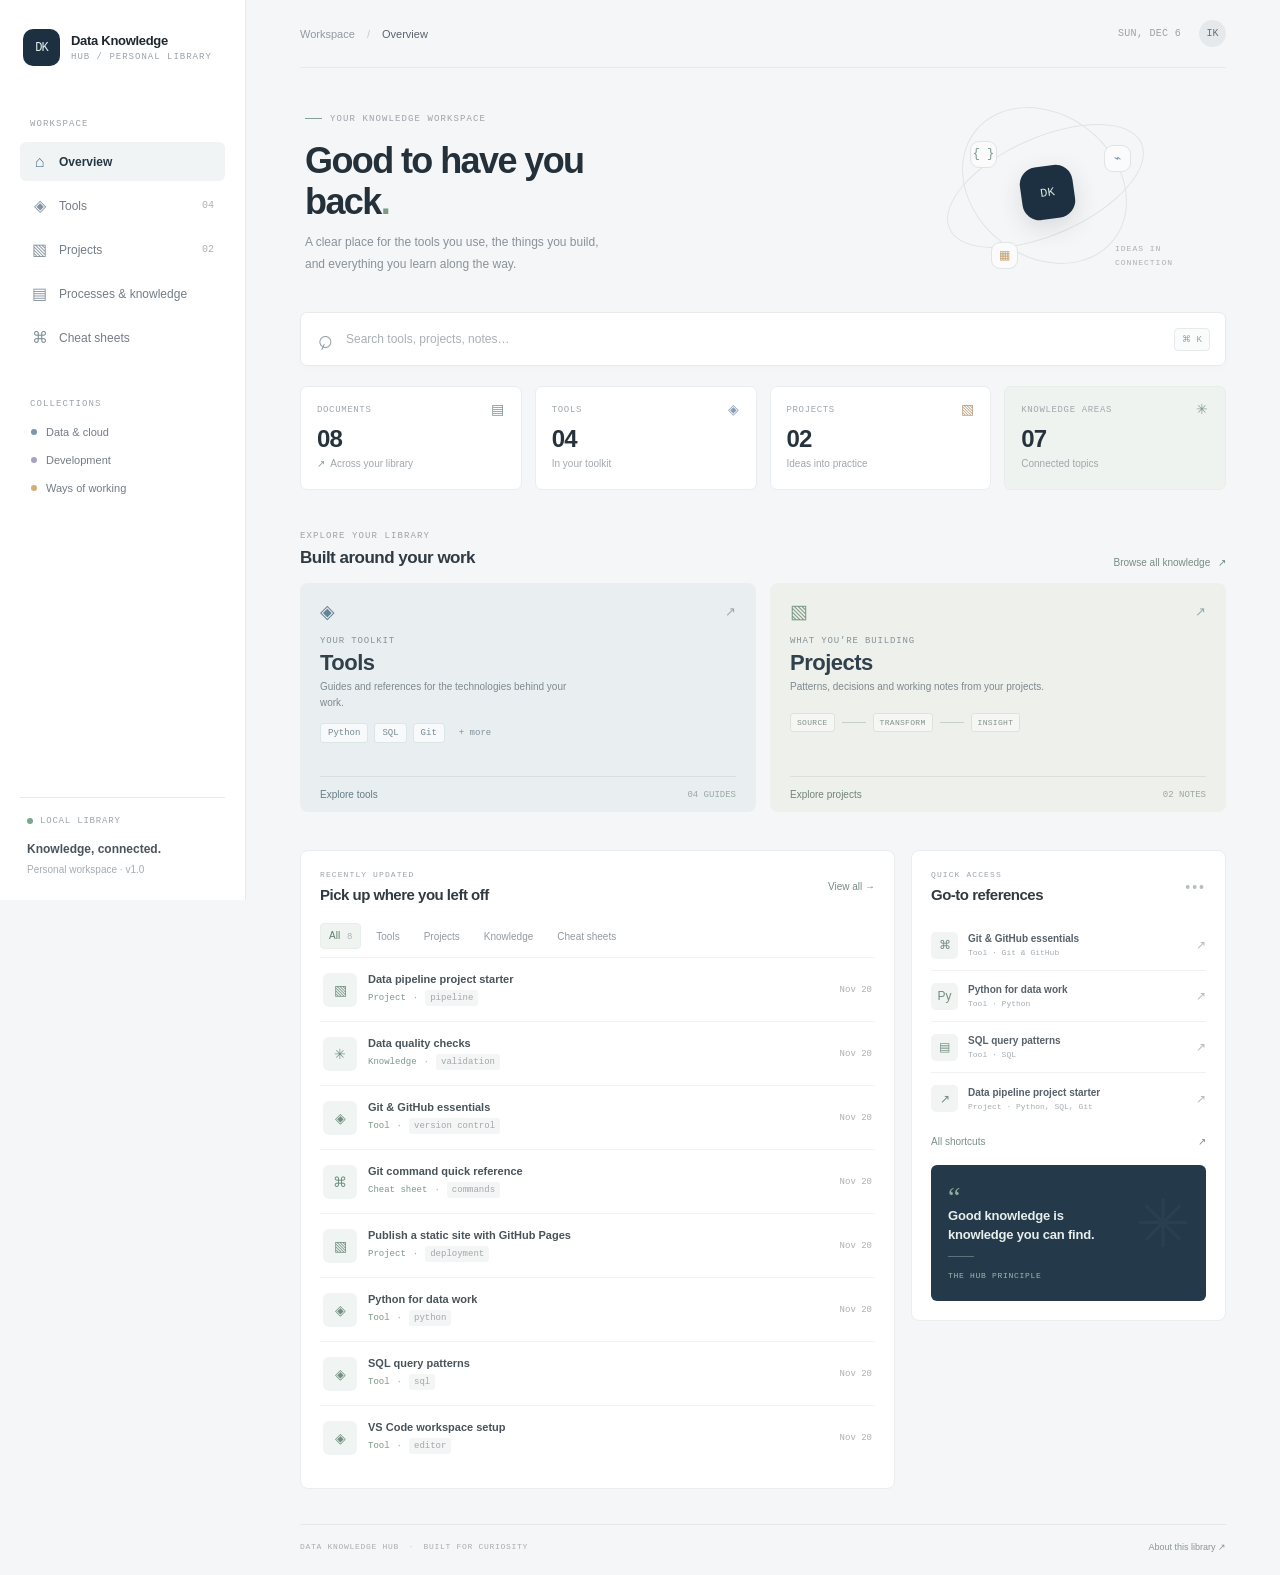
==== index.html @ 2cc569b9 "Initial Web setup" ====
<!doctype html>
<html lang="en">
<head>
  <meta charset="utf-8">
  <meta name="viewport" content="width=device-width, initial-scale=1">
  <meta name="theme-color" content="#f4f6f8">
  <meta name="description" content="A personal library for data tools, projects, processes and practical knowledge.">
  <title>Data Knowledge Hub</title>
  <link rel="stylesheet" href="assets/css/styles.css">
  <script src="assets/js/app.js" defer></script>
</head>
<body>
  <div class="app-shell">
    <aside class="sidebar" aria-label="Main navigation">
      <a class="brand" href="#home" aria-label="Data Knowledge Hub home">
        <span class="brand-mark">DK</span>
        <span><strong>Data Knowledge</strong><small>HUB / PERSONAL LIBRARY</small></span>
      </a>
      <div class="side-label">WORKSPACE</div>
      <nav class="side-nav">
        <a class="nav-link active" href="#home"><span class="nav-icon">⌂</span>Overview</a>
        <a class="nav-link" href="#tools"><span class="nav-icon">◈</span>Tools <span class="nav-count" id="tool-nav-count">00</span></a>
        <a class="nav-link" href="#projects"><span class="nav-icon">▧</span>Projects <span class="nav-count" id="project-nav-count">00</span></a>
        <a class="nav-link" href="#knowledge"><span class="nav-icon">▤</span>Processes &amp; knowledge</a>
        <a class="nav-link" href="#cheatsheets"><span class="nav-icon">⌘</span>Cheat sheets</a>
      </nav>
      <div class="side-label side-label-spaced">COLLECTIONS</div>
      <div class="collection-list">
        <a href="#tools" class="collection"><i class="dot dot-blue"></i>Data &amp; cloud</a>
        <a href="#tools" class="collection"><i class="dot dot-violet"></i>Development</a>
        <a href="#knowledge" class="collection"><i class="dot dot-amber"></i>Ways of working</a>
      </div>
      <div class="sidebar-bottom">
        <div class="sync-indicator"><i></i><span>LOCAL LIBRARY</span></div>
        <p>Knowledge, connected.</p>
        <small>Personal workspace · v1.0</small>
      </div>
    </aside>

    <main id="home" class="main-content">
      <header class="topbar">
        <div class="breadcrumb">Workspace <span>/</span> <strong>Overview</strong></div>
        <div class="topbar-right"><span class="date-label" id="today-label"></span><span class="avatar">IK</span></div>
      </header>

      <section class="welcome-row">
        <div>
          <div class="eyebrow"><span class="eyebrow-line"></span> YOUR KNOWLEDGE WORKSPACE</div>
          <h1>Good to have you<br>back<span class="period">.</span></h1>
          <p class="welcome-copy">A clear place for the tools you use, the things you build,<br class="desktop-break"> and everything you learn along the way.</p>
        </div>
        <div class="welcome-art" aria-hidden="true">
          <div class="orbit orbit-one"></div><div class="orbit orbit-two"></div>
          <div class="art-core"><span>DK</span></div>
          <span class="art-node node-a">{ }</span><span class="art-node node-b">⌁</span><span class="art-node node-c">▦</span>
          <span class="art-caption">IDEAS IN<br>CONNECTION</span>
        </div>
      </section>

      <section class="search-panel" aria-label="Search documentation">
        <div class="search-icon" aria-hidden="true">⌕</div>
        <label class="visually-hidden" for="global-search">Search the knowledge library</label>
        <input id="global-search" type="search" placeholder="Search tools, projects, notes…" autocomplete="off">
        <kbd>⌘ K</kbd>
        <div id="search-results" class="search-results" role="listbox" aria-label="Search results" hidden></div>
      </section>

      <section class="stats-grid" aria-label="Library statistics">
        <article class="stat-card"><div class="stat-top"><span>DOCUMENTS</span><span class="stat-icon icon-doc">▤</span></div><strong id="stat-documents">—</strong><small><span class="stat-accent">↗</span> Across your library</small></article>
        <article class="stat-card"><div class="stat-top"><span>TOOLS</span><span class="stat-icon icon-tool">◈</span></div><strong id="stat-tools">—</strong><small>In your toolkit</small></article>
        <article class="stat-card"><div class="stat-top"><span>PROJECTS</span><span class="stat-icon icon-project">▧</span></div><strong id="stat-projects">—</strong><small>Ideas into practice</small></article>
        <article class="stat-card stat-card-highlight"><div class="stat-top"><span>KNOWLEDGE AREAS</span><span class="stat-icon icon-area">✳</span></div><strong id="stat-areas">—</strong><small>Connected topics</small></article>
      </section>

      <section class="section-heading"><div><div class="eyebrow">EXPLORE YOUR LIBRARY</div><h2>Built around your work</h2></div><a class="text-link" href="#knowledge">Browse all knowledge <span>↗</span></a></section>
      <section class="feature-grid">
        <a class="feature-card tools-card" id="tools" href="#catalog" data-category="tools">
          <div class="feature-head"><span class="feature-symbol">◈</span><span class="feature-arrow">↗</span></div>
          <div class="feature-kicker">YOUR TOOLKIT</div><h3>Tools</h3><p>Guides and references for the technologies behind your work.</p>
          <div class="tool-chips"><span>Python</span><span>SQL</span><span>Git</span><span>+ more</span></div>
          <div class="feature-foot"><span>Explore tools</span><span id="tools-card-count">—</span></div>
        </a>
        <a class="feature-card projects-card" id="projects" href="#catalog" data-category="projects">
          <div class="feature-head"><span class="feature-symbol">▧</span><span class="feature-arrow">↗</span></div>
          <div class="feature-kicker">WHAT YOU’RE BUILDING</div><h3>Projects</h3><p>Patterns, decisions and working notes from your projects.</p>
          <div class="project-path"><span class="path-step">SOURCE</span><i></i><span class="path-step">TRANSFORM</span><i></i><span class="path-step">INSIGHT</span></div>
          <div class="feature-foot"><span>Explore projects</span><span id="projects-card-count">—</span></div>
        </a>
      </section>

      <section class="lower-grid">
        <div class="content-panel" id="catalog">
          <div class="panel-heading"><div><div class="eyebrow">RECENTLY UPDATED</div><h2>Pick up where you left off</h2></div><a class="text-link" href="#catalog" id="clear-filter">View all <span>→</span></a></div>
          <div class="filter-row" aria-label="Filter documents">
            <button class="filter-chip selected" data-filter="all">All <span id="all-filter-count">0</span></button>
            <button class="filter-chip" data-filter="tools">Tools</button>
            <button class="filter-chip" data-filter="projects">Projects</button>
            <button class="filter-chip" data-filter="knowledge">Knowledge</button>
            <button class="filter-chip" data-filter="cheatsheets">Cheat sheets</button>
          </div>
          <div id="document-list" class="document-list" aria-live="polite"></div>
        </div>
        <aside class="quick-panel">
          <div class="panel-heading"><div><div class="eyebrow">QUICK ACCESS</div><h2>Go-to references</h2></div><span class="quick-dots">•••</span></div>
          <div id="quick-list" class="quick-list"></div>
          <a href="#catalog" class="all-shortcuts">All shortcuts <span>↗</span></a>
          <div class="quote-card"><div class="quote-mark">“</div><p>Good knowledge is<br>knowledge you can find.</p><div class="quote-rule"></div><small>THE HUB PRINCIPLE</small><div class="quote-decoration">✳</div></div>
        </aside>
      </section>
      <footer class="footer"><span>DATA KNOWLEDGE HUB <i>·</i> BUILT FOR CURIOSITY</span><a href="docs/README.md">About this library ↗</a></footer>
    </main>
  </div>
</body>
</html>
---- assets/css/styles.css ----
:root{--ink:#20262d;--muted:#78818b;--line:#e8ebee;--paper:#fff;--canvas:#f5f6f7;--navy:#1d3041;--blue:#416d91;--mint:#dcece6;--mono:ui-monospace,'SFMono-Regular',Consolas,monospace;--sans:Inter,'Segoe UI',Arial,sans-serif;--display:Inter,'Segoe UI',Arial,sans-serif}
*{box-sizing:border-box}html{scroll-behavior:smooth}body{margin:0;background:var(--canvas);color:var(--ink);font-family:var(--sans);font-size:14px;-webkit-font-smoothing:antialiased}.app-shell{min-height:100vh}.sidebar{position:fixed;inset:0 auto 0 0;width:246px;background:#fff;border-right:1px solid var(--line);padding:29px 20px 24px;display:flex;flex-direction:column;z-index:5}.brand{display:flex;align-items:center;gap:11px;color:var(--ink);text-decoration:none;margin:0 0 53px 3px}.brand-mark{width:37px;height:37px;display:grid;place-items:center;background:var(--navy);border-radius:10px;color:#e5f0ec;font:500 12px var(--mono);letter-spacing:-1px}.brand strong{display:block;font:700 13px var(--display);letter-spacing:-.3px}.brand small{display:block;margin-top:4px;color:#9aa2aa;font:9px var(--mono);letter-spacing:1px}.side-label,.eyebrow{font:500 9px var(--mono);letter-spacing:1.1px;color:#9ba3ab}.side-label{padding-left:10px;margin-bottom:13px}.side-nav{display:grid;gap:5px}.nav-link{height:39px;padding:0 11px;display:flex;gap:11px;align-items:center;text-decoration:none;color:#737d87;font-size:12px;border-radius:6px;transition:.2s}.nav-link:hover,.nav-link.active{background:#f1f4f5;color:#263744}.nav-link.active{font-weight:600}.nav-icon{width:17px;text-align:center;font-size:16px;color:#84939e}.active .nav-icon{color:#4d748b}.nav-count{margin-left:auto;font:10px var(--mono);color:#aab1b8}.side-label-spaced{margin-top:42px}.collection-list{display:grid;gap:16px;padding:4px 11px}.collection{font-size:11px;text-decoration:none;color:#727c86;display:flex;align-items:center;gap:9px}.dot{width:6px;height:6px;border-radius:50%}.dot-blue{background:#7897ad}.dot-violet{background:#aaa0c2}.dot-amber{background:#d1ae77}.sidebar-bottom{margin-top:auto;border-top:1px solid var(--line);padding:18px 7px 0}.sync-indicator{display:flex;align-items:center;gap:7px;color:#9ca5ad;font:9px var(--mono);letter-spacing:.8px}.sync-indicator i{width:6px;height:6px;border-radius:50%;background:#7aa78d}.sidebar-bottom p{font:600 12px var(--display);margin:16px 0 4px;color:#49545d}.sidebar-bottom small{font-size:10px;color:#a4acb3}.main-content{margin-left:246px;max-width:1440px;padding:0 54px}.topbar{height:68px;border-bottom:1px solid #e7e9eb;display:flex;justify-content:space-between;align-items:center}.breadcrumb{font-size:11px;color:#919aa2}.breadcrumb span{padding:0 9px;color:#c4c9ce}.breadcrumb strong{font-weight:500;color:#59646e}.topbar-right{display:flex;align-items:center;gap:18px}.date-label{font:10px var(--mono);color:#9aa2a9;letter-spacing:.3px}.avatar{width:27px;height:27px;border-radius:50%;display:grid;place-items:center;background:#e5e9eb;color:#64717a;font:10px var(--mono)}.welcome-row{height:244px;display:flex;align-items:center;justify-content:space-between;padding:9px 35px 0 5px;overflow:hidden}.eyebrow{display:flex;align-items:center;gap:8px}.eyebrow-line{width:17px;height:1px;background:#85a193}.welcome-row h1{font:700 36px/1.15 var(--display);letter-spacing:-1.6px;margin:16px 0 10px;color:#25313a}.period{color:#779d8a}.welcome-copy{color:#89929a;font-size:12px;line-height:1.8;margin:0}.welcome-art{position:relative;width:242px;height:198px;margin-right:22px}.orbit{position:absolute;border:1px solid #dfe5e4;border-radius:50%;transform:rotate(-24deg)}.orbit-one{width:211px;height:98px;top:41px;left:13px}.orbit-two{width:177px;height:143px;top:18px;left:29px;transform:rotate(38deg)}.art-core{position:absolute;left:94px;top:70px;width:53px;height:53px;border-radius:17px;background:var(--navy);display:grid;place-items:center;box-shadow:0 8px 24px #1d304123;color:#d9e7e1;font:12px var(--mono);transform:rotate(-8deg)}.art-node{position:absolute;width:27px;height:27px;border:1px solid #dfe5e4;background:#fafbfa;border-radius:9px;display:grid;place-items:center;font:12px var(--mono);color:#789588}.node-a{left:43px;top:45px}.node-b{right:38px;top:49px;color:#7991aa}.node-c{left:64px;bottom:25px;color:#c19b6a}.art-caption{position:absolute;right:-4px;bottom:24px;font:8px/1.7 var(--mono);letter-spacing:1px;color:#a8b0b4}.search-panel{height:54px;background:white;border:1px solid #e7eaec;border-radius:7px;display:flex;align-items:center;padding:0 15px;gap:12px;position:relative;box-shadow:0 2px 8px #20262d04;z-index:4}.search-icon{font:26px var(--sans);color:#92a0a9;transform:rotate(-20deg);line-height:1}.search-panel input{border:0;outline:0;background:transparent;flex:1;font:12px var(--sans);color:var(--ink);min-width:0}.search-panel input::placeholder{color:#a9b0b6}.search-panel kbd{font:9px var(--mono);color:#98a1a9;border:1px solid #e7eaec;border-radius:4px;padding:5px 7px;background:#fafbfb}.search-results{position:absolute;left:0;right:0;top:60px;background:#fff;border:1px solid var(--line);border-radius:7px;box-shadow:0 14px 30px #20262d17;max-height:320px;overflow:auto;padding:6px}.search-result{display:flex;align-items:center;gap:12px;padding:10px;border-radius:5px;color:var(--ink);text-decoration:none}.search-result:hover{background:#f4f6f6}.result-icon{width:30px;height:30px;background:#eef3f1;border-radius:6px;display:grid;place-items:center;color:#668878}.search-result strong{font-size:12px;display:block}.search-result small{color:#929ba2;font:9px var(--mono)}.empty-results{padding:18px;color:#929ba2;font-size:12px}.stats-grid{display:grid;grid-template-columns:repeat(4,1fr);gap:13px;margin:20px 0 41px}.stat-card{height:104px;background:#fff;border:1px solid #eaedef;border-radius:7px;padding:14px 16px;position:relative}.stat-top{display:flex;justify-content:space-between;align-items:center;color:#a0a8ae;font:9px var(--mono);letter-spacing:.65px}.stat-icon{font-size:14px}.icon-doc{color:#799888}.icon-tool{color:#8b9db1}.icon-project{color:#b79e7d}.icon-area{color:#869d90}.stat-card>strong{display:block;font:700 24px var(--display);letter-spacing:-.8px;margin:7px 0 1px;color:#27333c}.stat-card>small{font-size:10px;color:#a0a8ae}.stat-accent{color:#83a48f;margin-right:3px}.stat-card-highlight{background:#eef3f0;border-color:#e6eeea}.section-heading,.panel-heading{display:flex;justify-content:space-between;align-items:end}.section-heading{margin-bottom:15px}.section-heading h2,.panel-heading h2{font:650 17px var(--display);letter-spacing:-.5px;color:#303a42;margin:7px 0 0}.text-link{font-size:10px;text-decoration:none;color:#778d82}.text-link span{padding-left:5px}.feature-grid{display:grid;grid-template-columns:1fr 1fr;gap:14px}.feature-card{height:229px;position:relative;overflow:hidden;border-radius:8px;padding:17px 20px 0;text-decoration:none;color:var(--ink);transition:transform .2s,box-shadow .2s}.feature-card:hover{transform:translateY(-2px);box-shadow:0 10px 22px #20262d0c}.tools-card{background:#e9eff1}.projects-card{background:#edf0eb}.feature-head{display:flex;justify-content:space-between;align-items:center}.feature-symbol{font-size:19px;color:#648396}.projects-card .feature-symbol{color:#7f9986}.feature-arrow{color:#9aa9ae;font-size:13px}.feature-kicker{font:9px var(--mono);letter-spacing:.85px;color:#85939a;margin-top:13px}.feature-card h3{font:700 22px var(--display);letter-spacing:-.5px;margin:4px 0 3px;color:#31404a}.feature-card p{font-size:10px;color:#7e8990;margin:0;max-width:270px;line-height:1.6}.tool-chips{display:flex;gap:6px;margin-top:12px}.tool-chips span{background:#ffffffa3;border:1px solid #dce5e7;border-radius:3px;padding:4px 7px;font:9px var(--mono);color:#788a92}.tool-chips span:last-child{background:transparent;border-color:transparent;color:#829099}.project-path{display:flex;align-items:center;gap:7px;margin-top:18px}.project-path i{height:1px;width:24px;background:#c6d0c7}.path-step{border:1px solid #dbe4db;background:#ffffff80;border-radius:3px;padding:4px 6px;font:8px var(--mono);color:#829187;letter-spacing:.3px}.feature-foot{position:absolute;bottom:0;left:20px;right:20px;height:36px;border-top:1px solid #d7e0e1;display:flex;align-items:center;justify-content:space-between;color:#667c86;font-size:10px}.projects-card .feature-foot{border-color:#d9e1d7;color:#728575}.feature-foot span:last-child{font:9px var(--mono);color:#9ba8a0}.lower-grid{display:grid;grid-template-columns:minmax(0,1.7fr) minmax(250px,.9fr);gap:16px;margin-top:38px;align-items:start}.content-panel,.quick-panel{background:#fff;border:1px solid #eaedef;border-radius:8px;padding:19px}.panel-heading{align-items:center}.panel-heading h2{font-size:15px}.panel-heading .eyebrow{font-size:8px}.filter-row{display:flex;gap:6px;margin:20px 0 8px;overflow:auto}.filter-chip{white-space:nowrap;background:transparent;border:1px solid transparent;padding:6px 8px;color:#929aa1;border-radius:4px;font:10px var(--sans);cursor:pointer}.filter-chip span{font:9px var(--mono);color:#adb4b9;margin-left:4px}.filter-chip:hover,.filter-chip.selected{background:#f0f4f1;border-color:#e8eeea;color:#607a6b}.document-row{min-height:64px;border-top:1px solid #f0f1f2;display:flex;align-items:center;gap:11px;text-decoration:none;color:var(--ink);padding:9px 3px}.document-row:hover .document-title{color:#61836f}.doc-icon{width:34px;height:34px;background:#f0f4f2;border-radius:6px;display:grid;place-items:center;color:#71917f;font-size:14px;flex:none}.doc-main{flex:1;min-width:0}.document-title{font-size:11px;font-weight:600;color:#48535b;display:block;white-space:nowrap;overflow:hidden;text-overflow:ellipsis}.doc-meta{display:flex;align-items:center;gap:7px;margin-top:5px;color:#a0a8ae;font:9px var(--mono)}.doc-type{color:#7b9888}.doc-tag{background:#f4f5f5;border-radius:3px;padding:3px 5px}.doc-date{font:9px var(--mono);color:#a9b0b5}.empty-list{padding:26px 8px;text-align:center;color:#9ba3a9;font-size:11px}.quick-dots{color:#b7bec2;letter-spacing:2px}.quick-list{margin-top:17px}.quick-item{display:flex;align-items:center;gap:10px;min-height:51px;text-decoration:none;border-bottom:1px solid #f0f1f2}.quick-item:last-child{border-bottom:0}.quick-icon{width:27px;height:27px;background:#f1f4f2;border-radius:5px;display:grid;place-items:center;color:#718d7e;font-size:12px}.quick-item strong{display:block;font-size:10px;color:#56616a;font-weight:600}.quick-item small{display:block;margin-top:4px;font:8px var(--mono);color:#a5adb2}.quick-arrow{margin-left:auto;color:#b3bbc0;font-size:12px}.all-shortcuts{display:block;margin:12px 0 18px;text-decoration:none;font-size:10px;color:#7b9185}.all-shortcuts span{float:right}.quote-card{height:136px;background:#24394a;border-radius:6px;padding:16px 17px;color:#e7eeeb;position:relative;overflow:hidden}.quote-mark{font:28px Georgia;color:#91aa9a;height:23px}.quote-card p{font:600 13px/1.45 var(--display);margin:3px 0 11px;letter-spacing:-.2px}.quote-rule{height:1px;background:#60717b;width:26px;margin-bottom:8px}.quote-card small{font:8px var(--mono);letter-spacing:.7px;color:#a6b5b1}.quote-decoration{position:absolute;right:15px;top:20px;font-size:67px;color:#ffffff08}.footer{border-top:1px solid #e5e8e9;margin-top:35px;padding:17px 0 24px;display:flex;justify-content:space-between;color:#a6adb2;font:8px var(--mono);letter-spacing:.7px}.footer i{font-style:normal;padding:0 4px;color:#c2c7ca}.footer a{font:9px var(--sans);letter-spacing:0;text-decoration:none;color:#8a9690}.visually-hidden{position:absolute;width:1px;height:1px;padding:0;margin:-1px;overflow:hidden;clip:rect(0,0,0,0);white-space:nowrap;border:0}
@media(max-width:1050px){.main-content{padding:0 32px}.sidebar{width:220px}.main-content{margin-left:220px}.welcome-art{margin-right:0;transform:scale(.88);transform-origin:right center}.lower-grid{grid-template-columns:minmax(0,1.4fr) minmax(230px,.8fr)}}
@media(max-width:780px){.sidebar{width:64px;padding:19px 10px}.brand{margin:0 auto 38px}.brand>span:last-child,.side-label,.side-nav .nav-link:not(.active),.collection-list,.sidebar-bottom{display:none}.nav-link{justify-content:center;padding:0;font-size:0}.nav-icon{font-size:18px}.nav-count{display:none}.side-nav{gap:10px}.main-content{margin-left:64px;padding:0 24px}.welcome-row{height:220px;padding-left:0}.welcome-row h1{font-size:31px}.welcome-art{transform:scale(.72);margin-right:-24px}.stats-grid{grid-template-columns:repeat(2,1fr);margin-bottom:32px}.lower-grid{grid-template-columns:1fr}.quick-panel{display:grid;grid-template-columns:1fr 1fr;column-gap:20px}.quick-panel>.panel-heading,.quick-panel>.all-shortcuts{grid-column:1/-1}.quote-card{align-self:end}.feature-card{padding-left:15px;padding-right:15px}.feature-foot{left:15px;right:15px}}
@media(max-width:540px){.main-content{padding:0 16px}.topbar{height:56px}.date-label{display:none}.welcome-row{height:202px;padding-top:5px}.welcome-art{display:none}.welcome-row h1{font-size:31px}.welcome-copy{font-size:11px}.desktop-break{display:none}.search-panel{height:49px}.stats-grid{gap:8px;margin:14px 0 30px}.stat-card{height:94px;padding:12px}.stat-card>strong{font-size:22px}.section-heading{align-items:start}.section-heading h2{font-size:15px}.section-heading .text-link{font-size:9px;margin-top:15px}.feature-grid{gap:9px}.feature-card{height:218px;padding-top:13px}.feature-card h3{font-size:19px}.feature-card p{font-size:9px}.tool-chips{gap:3px}.tool-chips span{font-size:8px;padding:4px}.project-path{gap:4px}.project-path i{width:12px}.path-step{font-size:7px;padding:4px}.lower-grid{margin-top:27px}.content-panel,.quick-panel{padding:14px}.panel-heading h2{font-size:14px}.doc-date{display:none}.quick-panel{display:block}.quote-card{margin-top:10px}.footer{font-size:7px}.footer a{font-size:8px}}
@media(prefers-reduced-motion:reduce){*,*::before,*::after{scroll-behavior:auto!important;transition:none!important}}
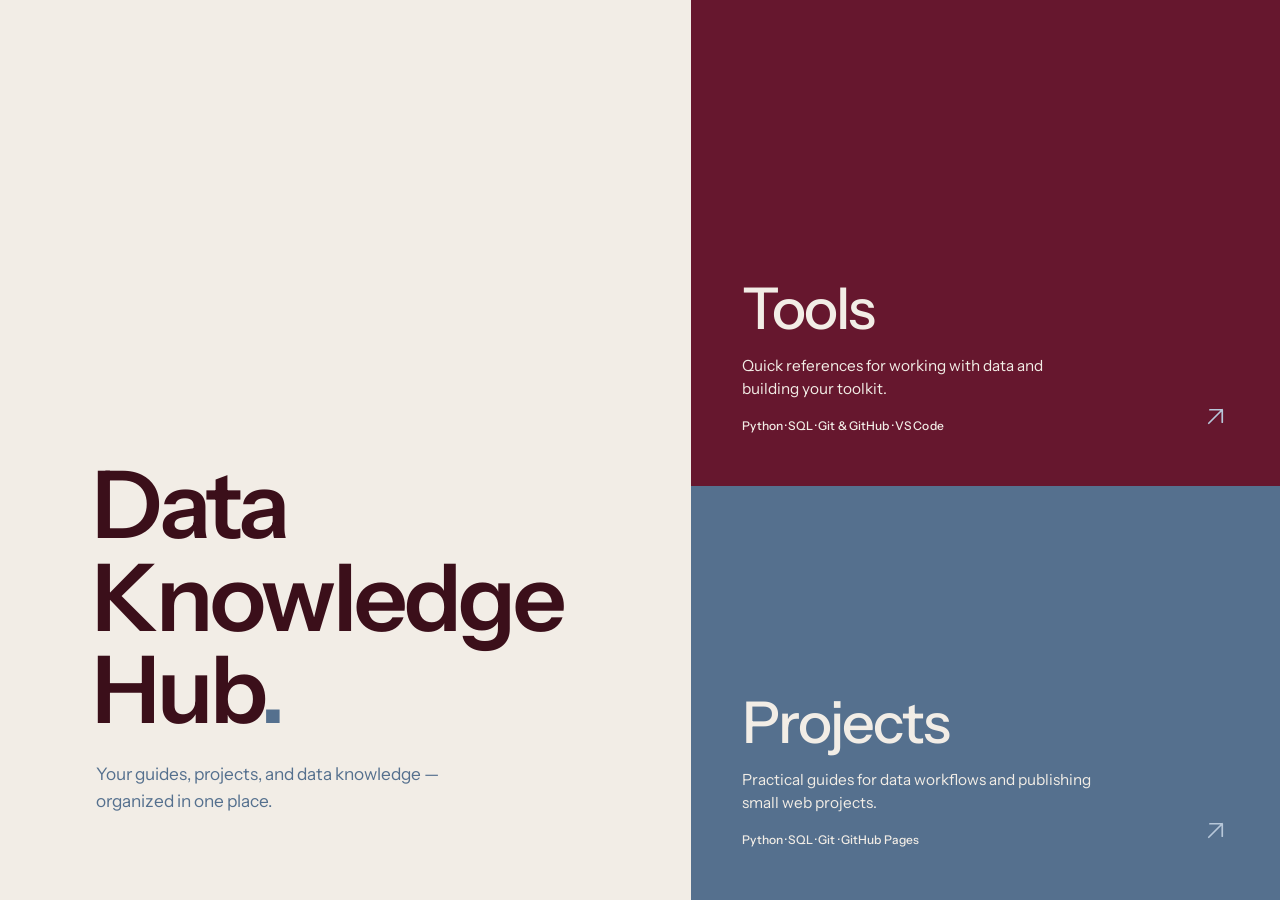
==== commit 32bd924b: "Addition of tools & projects screens" ====
--- a/index.html
+++ b/index.html
@@ -3,112 +3,35 @@
 <head>
   <meta charset="utf-8">
   <meta name="viewport" content="width=device-width, initial-scale=1">
-  <meta name="theme-color" content="#f4f6f8">
-  <meta name="description" content="A personal library for data tools, projects, processes and practical knowledge.">
+  <meta name="theme-color" content="#f2ede6">
+  <meta name="description" content="Your guides, projects, and data knowledge — organized in one place.">
   <title>Data Knowledge Hub</title>
   <link rel="stylesheet" href="assets/css/styles.css">
-  <script src="assets/js/app.js" defer></script>
 </head>
-<body>
-  <div class="app-shell">
-    <aside class="sidebar" aria-label="Main navigation">
-      <a class="brand" href="#home" aria-label="Data Knowledge Hub home">
-        <span class="brand-mark">DK</span>
-        <span><strong>Data Knowledge</strong><small>HUB / PERSONAL LIBRARY</small></span>
+<body class="home-gateway">
+  <main class="gateway-layout">
+    <section class="gateway-intro" aria-labelledby="home-title">
+      <h1 id="home-title"><span>Data Knowledge</span><span>Hub<i>.</i></span></h1>
+      <p>Your guides, projects, and data knowledge — organized in one place.</p>
+    </section>
+    <nav class="gateway-paths" aria-label="Explore the library">
+      <a class="gateway-path gateway-tools" href="tools.html">
+        <div class="gateway-path-copy">
+          <span class="gateway-path-title">Tools</span>
+          <p class="gateway-path-description">Quick references for working with data and building your toolkit.</p>
+          <p class="gateway-path-tools">Python · SQL · Git &amp; GitHub · VS Code</p>
+        </div>
+        <svg aria-hidden="true" viewBox="0 0 24 24"><path d="M6 18 18 6M7 6h11v11"/></svg>
       </a>
-      <div class="side-label">WORKSPACE</div>
-      <nav class="side-nav">
-        <a class="nav-link active" href="#home"><span class="nav-icon">⌂</span>Overview</a>
-        <a class="nav-link" href="#tools"><span class="nav-icon">◈</span>Tools <span class="nav-count" id="tool-nav-count">00</span></a>
-        <a class="nav-link" href="#projects"><span class="nav-icon">▧</span>Projects <span class="nav-count" id="project-nav-count">00</span></a>
-        <a class="nav-link" href="#knowledge"><span class="nav-icon">▤</span>Processes &amp; knowledge</a>
-        <a class="nav-link" href="#cheatsheets"><span class="nav-icon">⌘</span>Cheat sheets</a>
-      </nav>
-      <div class="side-label side-label-spaced">COLLECTIONS</div>
-      <div class="collection-list">
-        <a href="#tools" class="collection"><i class="dot dot-blue"></i>Data &amp; cloud</a>
-        <a href="#tools" class="collection"><i class="dot dot-violet"></i>Development</a>
-        <a href="#knowledge" class="collection"><i class="dot dot-amber"></i>Ways of working</a>
-      </div>
-      <div class="sidebar-bottom">
-        <div class="sync-indicator"><i></i><span>LOCAL LIBRARY</span></div>
-        <p>Knowledge, connected.</p>
-        <small>Personal workspace · v1.0</small>
-      </div>
-    </aside>
-
-    <main id="home" class="main-content">
-      <header class="topbar">
-        <div class="breadcrumb">Workspace <span>/</span> <strong>Overview</strong></div>
-        <div class="topbar-right"><span class="date-label" id="today-label"></span><span class="avatar">IK</span></div>
-      </header>
-
-      <section class="welcome-row">
-        <div>
-          <div class="eyebrow"><span class="eyebrow-line"></span> YOUR KNOWLEDGE WORKSPACE</div>
-          <h1>Good to have you<br>back<span class="period">.</span></h1>
-          <p class="welcome-copy">A clear place for the tools you use, the things you build,<br class="desktop-break"> and everything you learn along the way.</p>
+      <a class="gateway-path gateway-projects" href="projects.html">
+        <div class="gateway-path-copy">
+          <span class="gateway-path-title">Projects</span>
+          <p class="gateway-path-description">Practical guides for data workflows and publishing small web projects.</p>
+          <p class="gateway-path-tools">Python · SQL · Git · GitHub Pages</p>
         </div>
-        <div class="welcome-art" aria-hidden="true">
-          <div class="orbit orbit-one"></div><div class="orbit orbit-two"></div>
-          <div class="art-core"><span>DK</span></div>
-          <span class="art-node node-a">{ }</span><span class="art-node node-b">⌁</span><span class="art-node node-c">▦</span>
-          <span class="art-caption">IDEAS IN<br>CONNECTION</span>
-        </div>
-      </section>
-
-      <section class="search-panel" aria-label="Search documentation">
-        <div class="search-icon" aria-hidden="true">⌕</div>
-        <label class="visually-hidden" for="global-search">Search the knowledge library</label>
-        <input id="global-search" type="search" placeholder="Search tools, projects, notes…" autocomplete="off">
-        <kbd>⌘ K</kbd>
-        <div id="search-results" class="search-results" role="listbox" aria-label="Search results" hidden></div>
-      </section>
-
-      <section class="stats-grid" aria-label="Library statistics">
-        <article class="stat-card"><div class="stat-top"><span>DOCUMENTS</span><span class="stat-icon icon-doc">▤</span></div><strong id="stat-documents">—</strong><small><span class="stat-accent">↗</span> Across your library</small></article>
-        <article class="stat-card"><div class="stat-top"><span>TOOLS</span><span class="stat-icon icon-tool">◈</span></div><strong id="stat-tools">—</strong><small>In your toolkit</small></article>
-        <article class="stat-card"><div class="stat-top"><span>PROJECTS</span><span class="stat-icon icon-project">▧</span></div><strong id="stat-projects">—</strong><small>Ideas into practice</small></article>
-        <article class="stat-card stat-card-highlight"><div class="stat-top"><span>KNOWLEDGE AREAS</span><span class="stat-icon icon-area">✳</span></div><strong id="stat-areas">—</strong><small>Connected topics</small></article>
-      </section>
-
-      <section class="section-heading"><div><div class="eyebrow">EXPLORE YOUR LIBRARY</div><h2>Built around your work</h2></div><a class="text-link" href="#knowledge">Browse all knowledge <span>↗</span></a></section>
-      <section class="feature-grid">
-        <a class="feature-card tools-card" id="tools" href="#catalog" data-category="tools">
-          <div class="feature-head"><span class="feature-symbol">◈</span><span class="feature-arrow">↗</span></div>
-          <div class="feature-kicker">YOUR TOOLKIT</div><h3>Tools</h3><p>Guides and references for the technologies behind your work.</p>
-          <div class="tool-chips"><span>Python</span><span>SQL</span><span>Git</span><span>+ more</span></div>
-          <div class="feature-foot"><span>Explore tools</span><span id="tools-card-count">—</span></div>
-        </a>
-        <a class="feature-card projects-card" id="projects" href="#catalog" data-category="projects">
-          <div class="feature-head"><span class="feature-symbol">▧</span><span class="feature-arrow">↗</span></div>
-          <div class="feature-kicker">WHAT YOU’RE BUILDING</div><h3>Projects</h3><p>Patterns, decisions and working notes from your projects.</p>
-          <div class="project-path"><span class="path-step">SOURCE</span><i></i><span class="path-step">TRANSFORM</span><i></i><span class="path-step">INSIGHT</span></div>
-          <div class="feature-foot"><span>Explore projects</span><span id="projects-card-count">—</span></div>
-        </a>
-      </section>
-
-      <section class="lower-grid">
-        <div class="content-panel" id="catalog">
-          <div class="panel-heading"><div><div class="eyebrow">RECENTLY UPDATED</div><h2>Pick up where you left off</h2></div><a class="text-link" href="#catalog" id="clear-filter">View all <span>→</span></a></div>
-          <div class="filter-row" aria-label="Filter documents">
-            <button class="filter-chip selected" data-filter="all">All <span id="all-filter-count">0</span></button>
-            <button class="filter-chip" data-filter="tools">Tools</button>
-            <button class="filter-chip" data-filter="projects">Projects</button>
-            <button class="filter-chip" data-filter="knowledge">Knowledge</button>
-            <button class="filter-chip" data-filter="cheatsheets">Cheat sheets</button>
-          </div>
-          <div id="document-list" class="document-list" aria-live="polite"></div>
-        </div>
-        <aside class="quick-panel">
-          <div class="panel-heading"><div><div class="eyebrow">QUICK ACCESS</div><h2>Go-to references</h2></div><span class="quick-dots">•••</span></div>
-          <div id="quick-list" class="quick-list"></div>
-          <a href="#catalog" class="all-shortcuts">All shortcuts <span>↗</span></a>
-          <div class="quote-card"><div class="quote-mark">“</div><p>Good knowledge is<br>knowledge you can find.</p><div class="quote-rule"></div><small>THE HUB PRINCIPLE</small><div class="quote-decoration">✳</div></div>
-        </aside>
-      </section>
-      <footer class="footer"><span>DATA KNOWLEDGE HUB <i>·</i> BUILT FOR CURIOSITY</span><a href="docs/README.md">About this library ↗</a></footer>
-    </main>
-  </div>
+        <svg aria-hidden="true" viewBox="0 0 24 24"><path d="M6 18 18 6M7 6h11v11"/></svg>
+      </a>
+    </nav>
+  </main>
 </body>
 </html>
--- a/assets/css/styles.css
+++ b/assets/css/styles.css
@@ -1,6 +1,300 @@
-:root{--ink:#20262d;--muted:#78818b;--line:#e8ebee;--paper:#fff;--canvas:#f5f6f7;--navy:#1d3041;--blue:#416d91;--mint:#dcece6;--mono:ui-monospace,'SFMono-Regular',Consolas,monospace;--sans:Inter,'Segoe UI',Arial,sans-serif;--display:Inter,'Segoe UI',Arial,sans-serif}
-*{box-sizing:border-box}html{scroll-behavior:smooth}body{margin:0;background:var(--canvas);color:var(--ink);font-family:var(--sans);font-size:14px;-webkit-font-smoothing:antialiased}.app-shell{min-height:100vh}.sidebar{position:fixed;inset:0 auto 0 0;width:246px;background:#fff;border-right:1px solid var(--line);padding:29px 20px 24px;display:flex;flex-direction:column;z-index:5}.brand{display:flex;align-items:center;gap:11px;color:var(--ink);text-decoration:none;margin:0 0 53px 3px}.brand-mark{width:37px;height:37px;display:grid;place-items:center;background:var(--navy);border-radius:10px;color:#e5f0ec;font:500 12px var(--mono);letter-spacing:-1px}.brand strong{display:block;font:700 13px var(--display);letter-spacing:-.3px}.brand small{display:block;margin-top:4px;color:#9aa2aa;font:9px var(--mono);letter-spacing:1px}.side-label,.eyebrow{font:500 9px var(--mono);letter-spacing:1.1px;color:#9ba3ab}.side-label{padding-left:10px;margin-bottom:13px}.side-nav{display:grid;gap:5px}.nav-link{height:39px;padding:0 11px;display:flex;gap:11px;align-items:center;text-decoration:none;color:#737d87;font-size:12px;border-radius:6px;transition:.2s}.nav-link:hover,.nav-link.active{background:#f1f4f5;color:#263744}.nav-link.active{font-weight:600}.nav-icon{width:17px;text-align:center;font-size:16px;color:#84939e}.active .nav-icon{color:#4d748b}.nav-count{margin-left:auto;font:10px var(--mono);color:#aab1b8}.side-label-spaced{margin-top:42px}.collection-list{display:grid;gap:16px;padding:4px 11px}.collection{font-size:11px;text-decoration:none;color:#727c86;display:flex;align-items:center;gap:9px}.dot{width:6px;height:6px;border-radius:50%}.dot-blue{background:#7897ad}.dot-violet{background:#aaa0c2}.dot-amber{background:#d1ae77}.sidebar-bottom{margin-top:auto;border-top:1px solid var(--line);padding:18px 7px 0}.sync-indicator{display:flex;align-items:center;gap:7px;color:#9ca5ad;font:9px var(--mono);letter-spacing:.8px}.sync-indicator i{width:6px;height:6px;border-radius:50%;background:#7aa78d}.sidebar-bottom p{font:600 12px var(--display);margin:16px 0 4px;color:#49545d}.sidebar-bottom small{font-size:10px;color:#a4acb3}.main-content{margin-left:246px;max-width:1440px;padding:0 54px}.topbar{height:68px;border-bottom:1px solid #e7e9eb;display:flex;justify-content:space-between;align-items:center}.breadcrumb{font-size:11px;color:#919aa2}.breadcrumb span{padding:0 9px;color:#c4c9ce}.breadcrumb strong{font-weight:500;color:#59646e}.topbar-right{display:flex;align-items:center;gap:18px}.date-label{font:10px var(--mono);color:#9aa2a9;letter-spacing:.3px}.avatar{width:27px;height:27px;border-radius:50%;display:grid;place-items:center;background:#e5e9eb;color:#64717a;font:10px var(--mono)}.welcome-row{height:244px;display:flex;align-items:center;justify-content:space-between;padding:9px 35px 0 5px;overflow:hidden}.eyebrow{display:flex;align-items:center;gap:8px}.eyebrow-line{width:17px;height:1px;background:#85a193}.welcome-row h1{font:700 36px/1.15 var(--display);letter-spacing:-1.6px;margin:16px 0 10px;color:#25313a}.period{color:#779d8a}.welcome-copy{color:#89929a;font-size:12px;line-height:1.8;margin:0}.welcome-art{position:relative;width:242px;height:198px;margin-right:22px}.orbit{position:absolute;border:1px solid #dfe5e4;border-radius:50%;transform:rotate(-24deg)}.orbit-one{width:211px;height:98px;top:41px;left:13px}.orbit-two{width:177px;height:143px;top:18px;left:29px;transform:rotate(38deg)}.art-core{position:absolute;left:94px;top:70px;width:53px;height:53px;border-radius:17px;background:var(--navy);display:grid;place-items:center;box-shadow:0 8px 24px #1d304123;color:#d9e7e1;font:12px var(--mono);transform:rotate(-8deg)}.art-node{position:absolute;width:27px;height:27px;border:1px solid #dfe5e4;background:#fafbfa;border-radius:9px;display:grid;place-items:center;font:12px var(--mono);color:#789588}.node-a{left:43px;top:45px}.node-b{right:38px;top:49px;color:#7991aa}.node-c{left:64px;bottom:25px;color:#c19b6a}.art-caption{position:absolute;right:-4px;bottom:24px;font:8px/1.7 var(--mono);letter-spacing:1px;color:#a8b0b4}.search-panel{height:54px;background:white;border:1px solid #e7eaec;border-radius:7px;display:flex;align-items:center;padding:0 15px;gap:12px;position:relative;box-shadow:0 2px 8px #20262d04;z-index:4}.search-icon{font:26px var(--sans);color:#92a0a9;transform:rotate(-20deg);line-height:1}.search-panel input{border:0;outline:0;background:transparent;flex:1;font:12px var(--sans);color:var(--ink);min-width:0}.search-panel input::placeholder{color:#a9b0b6}.search-panel kbd{font:9px var(--mono);color:#98a1a9;border:1px solid #e7eaec;border-radius:4px;padding:5px 7px;background:#fafbfb}.search-results{position:absolute;left:0;right:0;top:60px;background:#fff;border:1px solid var(--line);border-radius:7px;box-shadow:0 14px 30px #20262d17;max-height:320px;overflow:auto;padding:6px}.search-result{display:flex;align-items:center;gap:12px;padding:10px;border-radius:5px;color:var(--ink);text-decoration:none}.search-result:hover{background:#f4f6f6}.result-icon{width:30px;height:30px;background:#eef3f1;border-radius:6px;display:grid;place-items:center;color:#668878}.search-result strong{font-size:12px;display:block}.search-result small{color:#929ba2;font:9px var(--mono)}.empty-results{padding:18px;color:#929ba2;font-size:12px}.stats-grid{display:grid;grid-template-columns:repeat(4,1fr);gap:13px;margin:20px 0 41px}.stat-card{height:104px;background:#fff;border:1px solid #eaedef;border-radius:7px;padding:14px 16px;position:relative}.stat-top{display:flex;justify-content:space-between;align-items:center;color:#a0a8ae;font:9px var(--mono);letter-spacing:.65px}.stat-icon{font-size:14px}.icon-doc{color:#799888}.icon-tool{color:#8b9db1}.icon-project{color:#b79e7d}.icon-area{color:#869d90}.stat-card>strong{display:block;font:700 24px var(--display);letter-spacing:-.8px;margin:7px 0 1px;color:#27333c}.stat-card>small{font-size:10px;color:#a0a8ae}.stat-accent{color:#83a48f;margin-right:3px}.stat-card-highlight{background:#eef3f0;border-color:#e6eeea}.section-heading,.panel-heading{display:flex;justify-content:space-between;align-items:end}.section-heading{margin-bottom:15px}.section-heading h2,.panel-heading h2{font:650 17px var(--display);letter-spacing:-.5px;color:#303a42;margin:7px 0 0}.text-link{font-size:10px;text-decoration:none;color:#778d82}.text-link span{padding-left:5px}.feature-grid{display:grid;grid-template-columns:1fr 1fr;gap:14px}.feature-card{height:229px;position:relative;overflow:hidden;border-radius:8px;padding:17px 20px 0;text-decoration:none;color:var(--ink);transition:transform .2s,box-shadow .2s}.feature-card:hover{transform:translateY(-2px);box-shadow:0 10px 22px #20262d0c}.tools-card{background:#e9eff1}.projects-card{background:#edf0eb}.feature-head{display:flex;justify-content:space-between;align-items:center}.feature-symbol{font-size:19px;color:#648396}.projects-card .feature-symbol{color:#7f9986}.feature-arrow{color:#9aa9ae;font-size:13px}.feature-kicker{font:9px var(--mono);letter-spacing:.85px;color:#85939a;margin-top:13px}.feature-card h3{font:700 22px var(--display);letter-spacing:-.5px;margin:4px 0 3px;color:#31404a}.feature-card p{font-size:10px;color:#7e8990;margin:0;max-width:270px;line-height:1.6}.tool-chips{display:flex;gap:6px;margin-top:12px}.tool-chips span{background:#ffffffa3;border:1px solid #dce5e7;border-radius:3px;padding:4px 7px;font:9px var(--mono);color:#788a92}.tool-chips span:last-child{background:transparent;border-color:transparent;color:#829099}.project-path{display:flex;align-items:center;gap:7px;margin-top:18px}.project-path i{height:1px;width:24px;background:#c6d0c7}.path-step{border:1px solid #dbe4db;background:#ffffff80;border-radius:3px;padding:4px 6px;font:8px var(--mono);color:#829187;letter-spacing:.3px}.feature-foot{position:absolute;bottom:0;left:20px;right:20px;height:36px;border-top:1px solid #d7e0e1;display:flex;align-items:center;justify-content:space-between;color:#667c86;font-size:10px}.projects-card .feature-foot{border-color:#d9e1d7;color:#728575}.feature-foot span:last-child{font:9px var(--mono);color:#9ba8a0}.lower-grid{display:grid;grid-template-columns:minmax(0,1.7fr) minmax(250px,.9fr);gap:16px;margin-top:38px;align-items:start}.content-panel,.quick-panel{background:#fff;border:1px solid #eaedef;border-radius:8px;padding:19px}.panel-heading{align-items:center}.panel-heading h2{font-size:15px}.panel-heading .eyebrow{font-size:8px}.filter-row{display:flex;gap:6px;margin:20px 0 8px;overflow:auto}.filter-chip{white-space:nowrap;background:transparent;border:1px solid transparent;padding:6px 8px;color:#929aa1;border-radius:4px;font:10px var(--sans);cursor:pointer}.filter-chip span{font:9px var(--mono);color:#adb4b9;margin-left:4px}.filter-chip:hover,.filter-chip.selected{background:#f0f4f1;border-color:#e8eeea;color:#607a6b}.document-row{min-height:64px;border-top:1px solid #f0f1f2;display:flex;align-items:center;gap:11px;text-decoration:none;color:var(--ink);padding:9px 3px}.document-row:hover .document-title{color:#61836f}.doc-icon{width:34px;height:34px;background:#f0f4f2;border-radius:6px;display:grid;place-items:center;color:#71917f;font-size:14px;flex:none}.doc-main{flex:1;min-width:0}.document-title{font-size:11px;font-weight:600;color:#48535b;display:block;white-space:nowrap;overflow:hidden;text-overflow:ellipsis}.doc-meta{display:flex;align-items:center;gap:7px;margin-top:5px;color:#a0a8ae;font:9px var(--mono)}.doc-type{color:#7b9888}.doc-tag{background:#f4f5f5;border-radius:3px;padding:3px 5px}.doc-date{font:9px var(--mono);color:#a9b0b5}.empty-list{padding:26px 8px;text-align:center;color:#9ba3a9;font-size:11px}.quick-dots{color:#b7bec2;letter-spacing:2px}.quick-list{margin-top:17px}.quick-item{display:flex;align-items:center;gap:10px;min-height:51px;text-decoration:none;border-bottom:1px solid #f0f1f2}.quick-item:last-child{border-bottom:0}.quick-icon{width:27px;height:27px;background:#f1f4f2;border-radius:5px;display:grid;place-items:center;color:#718d7e;font-size:12px}.quick-item strong{display:block;font-size:10px;color:#56616a;font-weight:600}.quick-item small{display:block;margin-top:4px;font:8px var(--mono);color:#a5adb2}.quick-arrow{margin-left:auto;color:#b3bbc0;font-size:12px}.all-shortcuts{display:block;margin:12px 0 18px;text-decoration:none;font-size:10px;color:#7b9185}.all-shortcuts span{float:right}.quote-card{height:136px;background:#24394a;border-radius:6px;padding:16px 17px;color:#e7eeeb;position:relative;overflow:hidden}.quote-mark{font:28px Georgia;color:#91aa9a;height:23px}.quote-card p{font:600 13px/1.45 var(--display);margin:3px 0 11px;letter-spacing:-.2px}.quote-rule{height:1px;background:#60717b;width:26px;margin-bottom:8px}.quote-card small{font:8px var(--mono);letter-spacing:.7px;color:#a6b5b1}.quote-decoration{position:absolute;right:15px;top:20px;font-size:67px;color:#ffffff08}.footer{border-top:1px solid #e5e8e9;margin-top:35px;padding:17px 0 24px;display:flex;justify-content:space-between;color:#a6adb2;font:8px var(--mono);letter-spacing:.7px}.footer i{font-style:normal;padding:0 4px;color:#c2c7ca}.footer a{font:9px var(--sans);letter-spacing:0;text-decoration:none;color:#8a9690}.visually-hidden{position:absolute;width:1px;height:1px;padding:0;margin:-1px;overflow:hidden;clip:rect(0,0,0,0);white-space:nowrap;border:0}
-@media(max-width:1050px){.main-content{padding:0 32px}.sidebar{width:220px}.main-content{margin-left:220px}.welcome-art{margin-right:0;transform:scale(.88);transform-origin:right center}.lower-grid{grid-template-columns:minmax(0,1.4fr) minmax(230px,.8fr)}}
-@media(max-width:780px){.sidebar{width:64px;padding:19px 10px}.brand{margin:0 auto 38px}.brand>span:last-child,.side-label,.side-nav .nav-link:not(.active),.collection-list,.sidebar-bottom{display:none}.nav-link{justify-content:center;padding:0;font-size:0}.nav-icon{font-size:18px}.nav-count{display:none}.side-nav{gap:10px}.main-content{margin-left:64px;padding:0 24px}.welcome-row{height:220px;padding-left:0}.welcome-row h1{font-size:31px}.welcome-art{transform:scale(.72);margin-right:-24px}.stats-grid{grid-template-columns:repeat(2,1fr);margin-bottom:32px}.lower-grid{grid-template-columns:1fr}.quick-panel{display:grid;grid-template-columns:1fr 1fr;column-gap:20px}.quick-panel>.panel-heading,.quick-panel>.all-shortcuts{grid-column:1/-1}.quote-card{align-self:end}.feature-card{padding-left:15px;padding-right:15px}.feature-foot{left:15px;right:15px}}
-@media(max-width:540px){.main-content{padding:0 16px}.topbar{height:56px}.date-label{display:none}.welcome-row{height:202px;padding-top:5px}.welcome-art{display:none}.welcome-row h1{font-size:31px}.welcome-copy{font-size:11px}.desktop-break{display:none}.search-panel{height:49px}.stats-grid{gap:8px;margin:14px 0 30px}.stat-card{height:94px;padding:12px}.stat-card>strong{font-size:22px}.section-heading{align-items:start}.section-heading h2{font-size:15px}.section-heading .text-link{font-size:9px;margin-top:15px}.feature-grid{gap:9px}.feature-card{height:218px;padding-top:13px}.feature-card h3{font-size:19px}.feature-card p{font-size:9px}.tool-chips{gap:3px}.tool-chips span{font-size:8px;padding:4px}.project-path{gap:4px}.project-path i{width:12px}.path-step{font-size:7px;padding:4px}.lower-grid{margin-top:27px}.content-panel,.quick-panel{padding:14px}.panel-heading h2{font-size:14px}.doc-date{display:none}.quick-panel{display:block}.quote-card{margin-top:10px}.footer{font-size:7px}.footer a{font-size:8px}}
-@media(prefers-reduced-motion:reduce){*,*::before,*::after{scroll-behavior:auto!important;transition:none!important}}
+@import url('https://fonts.googleapis.com/css2?family=DM+Mono:wght@400;500&family=DM+Sans:wght@400;500;600;700&family=Instrument+Sans:wght@400;500;600;700&family=Manrope:wght@500;600;700;800&display=swap');
+
+:root {
+  color-scheme: light;
+  --ink: #3b0f1a;
+  --muted: #55708e;
+  --soft: #657d98;
+  --line: #d9d1c9;
+  --paper: #f8f5ef;
+  --canvas: #f2ede6;
+  --navy: #3b0f1a;
+  --red: #66172e;
+  --red-dark: #66172e;
+  --pink: #3b0f1a;
+  --mint: #b7c7d9;
+  --lavender: #55708e;
+  --mono: 'DM Mono', ui-monospace, SFMono-Regular, Consolas, monospace;
+  --sans: 'DM Sans', 'Segoe UI', sans-serif;
+  --display: 'Manrope', 'DM Sans', sans-serif;
+  --radius: 12px;
+}
+
+* { box-sizing: border-box; }
+html { scroll-behavior: smooth; scrollbar-color: #c9b8bb var(--canvas); }
+body { margin: 0; background: var(--canvas); color: var(--ink); font: 14px/1.5 var(--sans); -webkit-font-smoothing: antialiased; }
+::selection { background: #d9c1c5; color: var(--navy); }
+a { text-underline-offset: 3px; }
+a:focus-visible, button:focus-visible, input:focus-visible { outline: 3px solid #b45c6b; outline-offset: 3px; }
+.app-shell { min-height: 100vh; }
+
+/* Navigation */
+.sidebar { position: fixed; inset: 0 auto 0 0; z-index: 5; display: flex; width: 252px; flex-direction: column; padding: 28px 18px 22px; background: var(--pink); border-right: 1px solid #5a2a35; }
+.brand { display: flex; align-items: center; gap: 12px; margin: 0 0 48px 3px; color: #f2ede6; text-decoration: none; }
+.brand-mark { display: grid; width: 40px; height: 40px; place-items: center; border-radius: 12px; background: #66172e; color: #f2ede6; font: 500 12px var(--mono); letter-spacing: -1px; }
+.brand strong { display: block; color: #f2ede6; font: 800 13px var(--display); letter-spacing: -.3px; }
+.brand small { display: block; margin-top: 4px; color: #d4bfc2; font: 9px var(--mono); letter-spacing: .8px; }
+.side-label, .eyebrow { color: #d4bfc2; font: 500 9px var(--mono); letter-spacing: 1.05px; }
+.side-label { margin: 0 0 12px; padding-left: 11px; }
+.side-nav { display: grid; gap: 4px; }
+.nav-link { display: flex; min-height: 42px; align-items: center; gap: 11px; padding: 0 11px; border-radius: 8px; color: #f2ede6; font-size: 12px; text-decoration: none; transition: background .18s ease, color .18s ease; }
+.nav-link:hover, .nav-link.active { background: #66172e; color: #f2ede6; }
+.nav-link.active { font-weight: 700; }
+.nav-icon { width: 18px; color: #b7c7d9; font-size: 16px; text-align: center; }
+.nav-link.active .nav-icon { color: #b7c7d9; }
+.nav-count { margin-left: auto; color: #716878; font: 10px var(--mono); }
+.side-label-spaced { margin-top: 38px; }
+.collection-list { display: grid; gap: 15px; padding: 4px 11px; }
+.collection { display: flex; align-items: center; gap: 9px; color: #f2ede6; font-size: 11px; font-weight: 500; text-decoration: none; }
+.collection:hover { color: var(--red-dark); }
+.dot { width: 7px; height: 7px; border-radius: 50%; }
+.dot-blue { background: #728aa3; }.dot-violet { background: #9181a7; }.dot-amber { background: #b8864d; }
+.sidebar-bottom { margin-top: auto; padding: 17px 7px 0; border-top: 1px solid #69434b; }
+.sync-indicator { display: flex; align-items: center; gap: 8px; color: #d4bfc2; font: 9px var(--mono); letter-spacing: .6px; }
+.sync-indicator i { width: 7px; height: 7px; border-radius: 50%; background: #56836c; }
+.sidebar-bottom p { margin: 15px 0 4px; color: #f2ede6; font: 700 12px var(--display); }
+.sidebar-bottom small { color: #d4bfc2; font-size: 10px; }
+
+/* Shared page frame */
+.main-content { max-width: 1510px; margin-left: 252px; padding: 0 52px; }
+.topbar { display: flex; height: 68px; align-items: center; justify-content: space-between; border-bottom: 1px solid var(--line); }
+.breadcrumb { color: var(--soft); font-size: 11px; }
+.breadcrumb a { color: var(--muted); text-decoration: none; }
+.breadcrumb span { padding: 0 9px; color: #bbb4b9; }
+.breadcrumb strong { color: #414257; font-weight: 600; }
+.topbar-right { display: flex; align-items: center; gap: 18px; }
+.date-label { color: var(--muted); font: 10px var(--mono); letter-spacing: .2px; }
+.avatar { display: grid; width: 30px; height: 30px; place-items: center; border: 1px solid #ded5d8; border-radius: 50%; background: #f0e7e8; color: var(--navy); font: 10px var(--mono); }
+.eyebrow { display: flex; align-items: center; gap: 8px; }
+.eyebrow-line { width: 19px; height: 1px; background: #55708e; }
+.welcome-row { display: flex; height: 218px; align-items: center; justify-content: space-between; overflow: hidden; padding: 8px 24px 0 4px; }
+.welcome-row h1 { max-width: 640px; margin: 13px 0 8px; color: var(--navy); font: 800 36px/1.14 var(--display); letter-spacing: -1.25px; }
+.period { color: var(--red); }
+.welcome-copy { max-width: 52ch; margin: 0; color: var(--muted); font-size: 13px; line-height: 1.75; }
+.welcome-art { position: relative; width: 242px; height: 198px; margin-right: 20px; }
+.orbit { position: absolute; border: 1px solid #d8d5dc; border-radius: 50%; transform: rotate(-24deg); }
+.orbit-one { top: 41px; left: 13px; width: 211px; height: 98px; }.orbit-two { top: 18px; left: 29px; width: 177px; height: 143px; transform: rotate(38deg); }
+.art-core { position: absolute; top: 70px; left: 94px; display: grid; width: 53px; height: 53px; place-items: center; transform: rotate(-8deg); border-radius: 17px; background: var(--navy); box-shadow: 0 8px 20px #25274726; color: #e6e9e9; font: 12px var(--mono); }
+.art-node { position: absolute; display: grid; width: 29px; height: 29px; place-items: center; border: 1px solid #d8d5dc; border-radius: 9px; background: var(--paper); color: #65866f; font: 12px var(--mono); }
+.node-a { top: 45px; left: 43px; }.node-b { top: 49px; right: 38px; color: #697e9e; }.node-c { bottom: 25px; left: 64px; color: #a97947; }
+.art-caption { position: absolute; right: -4px; bottom: 24px; color: #777586; font: 8px/1.7 var(--mono); letter-spacing: .8px; }
+
+/* Overview */
+.section-heading, .panel-heading { display: flex; align-items: end; justify-content: space-between; }
+.section-heading { margin-bottom: 16px; }
+.section-heading h2, .panel-heading h2 { margin: 0; color: #303148; font: 700 19px/1.3 var(--display); letter-spacing: -.55px; }
+.text-link, .all-shortcuts { color: var(--red-dark); font-size: 11px; font-weight: 600; text-decoration: none; }
+.text-link:hover, .all-shortcuts:hover { text-decoration: underline; }
+.text-link span { padding-left: 5px; }
+.feature-grid { display: grid; grid-template-columns: 1fr 1fr; gap: 16px; }
+.feature-card { position: relative; height: 226px; overflow: hidden; padding: 18px 21px 0; border-radius: var(--radius); color: var(--ink); text-decoration: none; transition: transform .18s ease, box-shadow .18s ease; }
+.feature-card:hover { transform: translateY(-2px); box-shadow: 0 12px 22px #28233b14; }
+.tools-card { background: #66172e; }.projects-card { background: #55708e; }
+.feature-head { display: flex; align-items: center; justify-content: space-between; }
+.feature-symbol { color: #b7c7d9; font-size: 20px; }.projects-card .feature-symbol { color: #f2ede6; }
+.feature-arrow { color: #f2ede6; font-size: 14px; }
+.feature-kicker { margin-top: 11px; color: #ead9d8; font: 500 9px var(--mono); letter-spacing: .8px; }
+.feature-card h3 { margin: 3px 0 4px; color: #f2ede6; font: 800 23px var(--display); letter-spacing: -.5px; }
+.feature-card p { max-width: 36ch; margin: 0; color: #f2e9e4; font-size: 11px; line-height: 1.65; }
+.tool-chips { display: flex; gap: 6px; margin-top: 12px; }
+.tool-chips span { padding: 4px 7px; border: 1px solid #a76475; border-radius: 4px; background: #3b0f1a66; color: #f2ede6; font: 9px var(--mono); }
+.tool-chips span:last-child { border-color: transparent; background: transparent; color: #f2dfe1; }
+.project-path { display: flex; align-items: center; gap: 7px; margin-top: 18px; }
+.project-path i { width: 24px; height: 1px; background: #c7d4df; }
+.path-step { padding: 4px 6px; border: 1px solid #a8bbcf; border-radius: 4px; background: #3b0f1a4d; color: #f2ede6; font: 8px var(--mono); letter-spacing: .3px; }
+.feature-foot { position: absolute; right: 21px; bottom: 0; left: 21px; display: flex; height: 38px; align-items: center; justify-content: space-between; border-top: 1px solid #a76475; color: #f2ede6; font-size: 10px; font-weight: 600; }
+.projects-card .feature-foot { border-color: #9fb4ca; color: #f2ede6; }
+.feature-foot span:last-child { color: #e5d6d8; font: 9px var(--mono); }
+.lower-grid { display: grid; grid-template-columns: minmax(0, 1.7fr) minmax(250px, .9fr); align-items: start; gap: 17px; margin-top: 37px; }
+.content-panel, .quick-panel { min-width: 0; padding: 20px; border: 1px solid var(--line); border-radius: var(--radius); background: var(--paper); }
+.panel-heading { align-items: center; }
+.panel-heading h2 { margin-top: 4px; font-size: 16px; }
+.panel-heading .eyebrow { font-size: 8px; }
+.filter-row { display: flex; gap: 5px; overflow-x: auto; margin: 17px 0 8px; }
+.filter-chip { flex: none; padding: 6px 9px; border: 1px solid transparent; border-radius: 6px; background: transparent; color: #666779; font: 11px var(--sans); cursor: pointer; }
+.filter-chip span { margin-left: 4px; color: #727286; font: 9px var(--mono); }
+.filter-chip:hover, .filter-chip.selected { border-color: #e4cdd1; background: #f4e9eb; color: var(--red-dark); }
+.document-row { display: flex; min-height: 66px; align-items: center; gap: 12px; padding: 9px 3px; border-top: 1px solid #eee9e8; color: var(--ink); text-decoration: none; }
+.document-row:hover .document-title { color: var(--red-dark); }
+.doc-icon { display: grid; width: 36px; height: 36px; flex: none; place-items: center; border-radius: 9px; background: #f1e8e9; color: var(--red-dark); font-size: 15px; }
+.doc-main { min-width: 0; flex: 1; }
+.document-title { display: block; overflow: hidden; color: #38394e; font-size: 12px; font-weight: 700; text-overflow: ellipsis; white-space: nowrap; }
+.doc-meta { display: flex; align-items: center; gap: 7px; margin-top: 4px; color: #777789; font: 9px var(--mono); }
+.doc-type { color: #526c5b; }.doc-tag { padding: 2px 5px; border-radius: 3px; background: #f2efed; color: #666477; }
+.doc-date { color: #686a7c; font: 9px var(--mono); }
+.empty-list { padding: 26px 8px; color: #686a7c; font-size: 12px; text-align: center; }
+.quick-dots { color: #777789; letter-spacing: 2px; }
+.quick-list { margin-top: 14px; }
+.quick-item { display: flex; min-height: 53px; align-items: center; gap: 10px; border-bottom: 1px solid #eee9e8; text-decoration: none; }
+.quick-item:last-child { border-bottom: 0; }
+.quick-icon { display: grid; width: 29px; height: 29px; flex: none; place-items: center; border-radius: 8px; background: #dce4eb; color: #3b0f1a; font-size: 12px; }
+.quick-item strong { display: block; color: #3f4055; font-size: 11px; font-weight: 700; }
+.quick-item small { display: block; margin-top: 3px; color: #777789; font: 8px var(--mono); }
+.quick-arrow { margin-left: auto; color: #777789; font-size: 12px; }
+.all-shortcuts { display: block; margin: 12px 0 17px; }
+.all-shortcuts span { float: right; }
+.quote-card { position: relative; height: 137px; overflow: hidden; padding: 15px 17px; border-radius: 9px; background: #55708e; color: #f2ede6; }
+.quote-mark { height: 24px; color: #d7b7bc; font: 28px Georgia, serif; }
+.quote-card p { margin: 3px 0 10px; font: 700 13px/1.45 var(--display); letter-spacing: -.2px; }
+.quote-rule { width: 27px; height: 1px; margin-bottom: 8px; background: #a9a0b2; }
+.quote-card small { color: #ddd3dd; font: 8px var(--mono); letter-spacing: .6px; }
+.quote-decoration { position: absolute; top: 17px; right: 14px; color: #ffffff12; font-size: 67px; }
+.footer { display: flex; justify-content: space-between; margin-top: 34px; padding: 17px 0 24px; border-top: 1px solid var(--line); color: #777789; font: 8px var(--mono); letter-spacing: .6px; }
+.footer i { padding: 0 4px; color: #9e96a0; font-style: normal; }
+.footer a { color: #5f6e60; font: 10px var(--sans); letter-spacing: 0; text-decoration: none; }
+.footer a:hover { color: var(--red-dark); text-decoration: underline; }
+.visually-hidden { position: absolute; width: 1px; height: 1px; overflow: hidden; clip: rect(0,0,0,0); white-space: nowrap; }
+
+/* Collection pages */
+.collection-page .topbar { margin-bottom: 0; }
+.collection-hero { position: relative; min-height: 228px; overflow: hidden; margin: 22px 0 34px; padding: 37px 29px 28px; border-radius: 14px; }
+.tools-hero { background: #66172e; }.projects-hero { background: #55708e; }
+.collection-hero h1 { margin: 13px 0 8px; color: #f2ede6; font: 800 40px/1.12 var(--display); letter-spacing: -1.2px; }
+.collection-hero .eyebrow { color: #d9e2eb; }
+.collection-hero .eyebrow-line { background: #b7c7d9; }
+.collection-hero p { max-width: 48ch; margin: 0; color: #f2e5e2; font-size: 13px; line-height: 1.7; }
+.projects-hero p { color: #f2ede6; }
+.collection-total { position: absolute; right: 31px; bottom: 25px; display: flex; align-items: baseline; gap: 9px; color: #ead9d8; font: 9px var(--mono); letter-spacing: .6px; }
+.projects-hero .collection-total { color: #f2ede6; }
+.collection-total strong { color: #f2ede6; font: 800 29px var(--display); letter-spacing: -1px; }
+.collection-controls { display: flex; align-items: end; justify-content: space-between; gap: 22px; margin-bottom: 16px; }
+.collection-controls h2 { margin: 4px 0 0; color: #303148; font: 700 19px var(--display); letter-spacing: -.45px; }
+.collection-filters { display: flex; flex-wrap: wrap; justify-content: flex-end; gap: 4px; }
+.collection-filters .filter-chip { border-color: #e2dcdd; background: var(--paper); color: #55566b; }
+.collection-filters .filter-chip.selected { border-color: #e2c9ce; background: #f2e5e7; color: var(--red-dark); }
+.collection-grid { display: grid; grid-template-columns: repeat(2, minmax(0, 1fr)); gap: 15px; }
+.library-card { display: flex; min-height: 234px; flex-direction: column; overflow: hidden; padding: 18px 19px 0; border: 1px solid var(--line); border-radius: var(--radius); background: var(--paper); }
+.library-card-top { display: flex; align-items: center; justify-content: space-between; }
+.library-card-icon { display: grid; width: 36px; height: 36px; place-items: center; border-radius: 9px; background: #f1e6e8; color: var(--red-dark); font: 15px var(--mono); }
+.projects-library-card .library-card-icon { background: #e3eee7; color: #4f765e; }
+.difficulty { padding: 5px 9px; border: 1px solid #e6dfe0; border-radius: 20px; color: #66677b; font: 9px var(--mono); }
+.library-card-type { margin-top: 14px; color: #5e5e7d; font: 9px var(--mono); letter-spacing: .6px; text-transform: uppercase; }
+.projects-library-card .library-card-type { color: #4e7059; }
+.library-card h3 { margin: 5px 0; color: #303148; font: 700 17px var(--display); letter-spacing: -.35px; }
+.library-card p { max-width: 58ch; margin: 0; color: #626376; font-size: 12px; line-height: 1.65; }
+.library-card-tags { display: flex; flex-wrap: wrap; gap: 6px; margin: 12px 0 14px; }
+.library-card-tags span { padding: 5px 7px; border-radius: 4px; background: #f1eeed; color: #5d5d70; font: 9px var(--mono); }
+.projects-library-card .library-card-tags span { background: #eaf1ec; color: #4e7059; }
+.library-card-bottom { display: flex; min-height: 40px; align-items: center; justify-content: space-between; gap: 10px; margin-top: auto; border-top: 1px solid #eee9e8; color: #696a7c; font: 8px var(--mono); letter-spacing: .4px; }
+.library-card-bottom a { color: var(--red-dark); font: 600 10px var(--sans); letter-spacing: 0; text-decoration: none; }
+.library-card-bottom a:hover { text-decoration: underline; }
+.projects-library-card .library-card-bottom a { color: #456b52; }
+.library-card-bottom b { padding-left: 3px; font-weight: 600; }
+.collection-empty { grid-column: 1 / -1; padding: 35px; border: 1px solid var(--line); border-radius: var(--radius); background: var(--paper); color: var(--muted); font-size: 12px; text-align: center; }
+
+@media (max-width: 1050px) {
+  .main-content { padding: 0 32px; }
+  .sidebar { width: 224px; }
+  .main-content { margin-left: 224px; }
+  .welcome-art { margin-right: 0; transform: scale(.86); transform-origin: right center; }
+  .lower-grid { grid-template-columns: minmax(0, 1.4fr) minmax(225px, .8fr); }
+}
+@media (max-width: 780px) {
+  .sidebar { width: 66px; padding: 19px 9px; }
+  .brand { justify-content: center; margin: 0 auto 36px; }
+  .brand > span:last-child, .sidebar .side-label, .side-nav .nav-link:not(.active), .collection-list, .sidebar-bottom { display: none; }
+  .nav-link { justify-content: center; padding: 0; font-size: 0; }
+  .nav-icon { font-size: 18px; }
+  .nav-count { display: none; }
+  .side-nav { gap: 9px; }
+  .main-content { margin-left: 66px; padding: 0 24px; }
+  .welcome-row { height: 204px; padding-left: 0; }
+  .welcome-row h1 { font-size: 32px; }
+  .welcome-art { margin-right: -18px; transform: scale(.7); }
+  .lower-grid { grid-template-columns: 1fr; }
+  .quick-panel { display: grid; grid-template-columns: 1fr 1fr; column-gap: 22px; }
+  .quick-panel > .panel-heading, .quick-panel > .all-shortcuts { grid-column: 1 / -1; }
+  .quote-card { align-self: end; }
+  .feature-card { padding-right: 16px; padding-left: 16px; }
+  .feature-foot { right: 16px; left: 16px; }
+  .collection-hero { min-height: 210px; padding: 30px 23px; }
+  .collection-total { right: 23px; bottom: 21px; }
+  .collection-controls { align-items: start; flex-direction: column; gap: 12px; }
+  .collection-filters { justify-content: flex-start; }
+  .collection-grid { grid-template-columns: repeat(2, minmax(0, 1fr)); }
+}
+@media (max-width: 540px) {
+  .main-content { padding: 0 16px; }
+  .topbar { height: 56px; }
+  .date-label { display: none; }
+  .welcome-row { height: 177px; padding-top: 5px; }
+  .welcome-art { display: none; }
+  .welcome-row h1 { max-width: 310px; font-size: 29px; letter-spacing: -.9px; white-space: normal; }
+  .welcome-copy { max-width: 37ch; font-size: 12px; }
+  .section-heading { align-items: start; gap: 10px; }
+  .section-heading h2 { font-size: 16px; }
+  .section-heading .text-link { margin-top: 8px; font-size: 10px; white-space: nowrap; }
+  .feature-grid { grid-template-columns: 1fr; gap: 10px; }
+  .feature-card { height: 211px; padding-top: 14px; }
+  .feature-card h3 { font-size: 21px; }
+  .feature-card p { font-size: 11px; }
+  .tool-chips { gap: 4px; }
+  .tool-chips span { padding: 4px 6px; font-size: 8px; }
+  .project-path { gap: 5px; }
+  .project-path i { width: 18px; }
+  .path-step { padding: 4px 5px; font-size: 7px; }
+  .lower-grid { gap: 12px; margin-top: 25px; }
+  .content-panel, .quick-panel { padding: 14px; }
+  .panel-heading h2 { font-size: 15px; }
+  .doc-date { display: none; }
+  .quick-panel { display: block; }
+  .quote-card { margin-top: 10px; }
+  .footer { gap: 12px; font-size: 7px; }
+  .footer a { font-size: 9px; white-space: nowrap; }
+  .collection-hero { min-height: 190px; margin: 15px 0 27px; padding: 24px 17px; }
+  .collection-hero h1 { font-size: 34px; }
+  .collection-hero p { max-width: 34ch; font-size: 12px; }
+  .collection-total { right: 17px; bottom: 14px; gap: 5px; }
+  .collection-total strong { font-size: 23px; }
+  .collection-total span { font-size: 7px; }
+  .collection-controls h2 { font-size: 17px; }
+  .collection-filters { max-width: 100%; flex-wrap: nowrap; overflow-x: auto; }
+  .collection-grid { grid-template-columns: 1fr; gap: 11px; }
+  .library-card { min-height: 220px; padding: 15px 16px 0; }
+}
+@media (prefers-reduced-motion: reduce) {
+  *, *::before, *::after { scroll-behavior: auto !important; transition: none !important; }
+}
+
+/* Home gateway */
+.home-gateway { min-height: 100vh; min-height: 100svh; background: #f2ede6; color: #3b0f1a; font-family: 'Instrument Sans', sans-serif; }
+.gateway-layout { display: grid; min-height: 100vh; min-height: 100svh; grid-template-columns: 1.08fr .92fr; }
+.gateway-intro { display: flex; min-width: 0; flex-direction: column; justify-content: flex-end; padding: clamp(42px, 7.2vw, 112px); padding-bottom: clamp(54px, 9.5vh, 110px); }
+.gateway-intro h1 { margin: 0; color: #3b0f1a; font: 600 clamp(54px, 7.3vw, 96px)/.99 'Instrument Sans', sans-serif; letter-spacing: -.035em; }
+.gateway-intro h1 span { display: block; }
+.gateway-intro h1 i { color: #55708e; font-style: normal; }
+.gateway-intro p { max-width: 34ch; margin: 25px 0 0 4px; color: #55708e; font: 400 clamp(16px, 1.35vw, 19px)/1.55 'Instrument Sans', sans-serif; }
+.gateway-paths { display: grid; min-width: 0; min-height: 100%; grid-template-rows: 1.08fr .92fr; }
+.gateway-path { display: grid; min-height: 0; grid-template-columns: minmax(0, 1fr) auto; align-items: end; gap: 18px; padding: clamp(26px, 4vw, 58px); color: #f2ede6; text-decoration: none; transition: filter .2s ease; }
+.gateway-tools { background: #66172e; }
+.gateway-projects { background: #55708e; }
+.gateway-path:hover { filter: brightness(1.08); }
+.gateway-path-copy { min-width: 0; }
+.gateway-path-title { display: block; font: 500 clamp(30px, 4.5vw, 60px)/1 'Instrument Sans', sans-serif; letter-spacing: -.035em; transition: transform .28s cubic-bezier(.2,.8,.2,1); }
+.gateway-path:hover .gateway-path-title { transform: translateX(4px); }
+.gateway-path-description { max-width: 35ch; margin: 16px 0 0; color: #f2ede6; font: 400 clamp(14px, 1.2vw, 16px)/1.5 'Instrument Sans', sans-serif; }
+.gateway-path-tools { margin: 16px 0 0; color: #f2ede6; font: 500 12px/1.6 'Instrument Sans', sans-serif; letter-spacing: .01em; }
+.gateway-path svg { width: 27px; height: 27px; flex: none; margin-bottom: 5px; fill: none; stroke: #b7c7d9; stroke-linecap: round; stroke-linejoin: round; stroke-width: 1.5; transition: transform .28s cubic-bezier(.2,.8,.2,1); }
+.gateway-path:hover svg { transform: translate(3px, -3px); }
+.gateway-path:focus-visible { z-index: 1; outline: 3px solid #b7c7d9; outline-offset: -7px; }
+@media (max-width: 820px) and (min-width: 701px) {
+  .gateway-layout { grid-template-columns: 1fr .9fr; }
+  .gateway-intro { padding: 38px; padding-bottom: 9vh; }
+  .gateway-intro h1 { font-size: clamp(50px, 7vw, 60px); }
+}
+@media (max-width: 700px) {
+  .gateway-layout { grid-template-columns: 1fr; grid-template-rows: minmax(390px, 1.12fr) minmax(220px, .82fr) minmax(200px, .72fr); }
+  .gateway-intro { padding: 36px 28px 40px; }
+  .gateway-intro h1 { font-size: clamp(51px, 12vw, 76px); }
+  .gateway-intro p { max-width: 33ch; margin-top: 19px; font-size: 16px; }
+  .gateway-path { padding: 25px 28px; }
+  .gateway-path-title { font-size: 38px; }
+  .gateway-path-description { max-width: 39ch; margin-top: 12px; font-size: 14px; }
+  .gateway-path-tools { margin-top: 11px; font-size: 11px; }
+}
+@media (max-width: 390px) {
+  .gateway-layout { grid-template-rows: minmax(360px, 1.12fr) minmax(210px, .82fr) minmax(190px, .72fr); }
+  .gateway-intro { padding-right: 22px; padding-left: 22px; }
+  .gateway-intro h1 { font-size: clamp(48px, 12vw, 56px); }
+  .gateway-path { padding-right: 22px; padding-left: 22px; }
+}
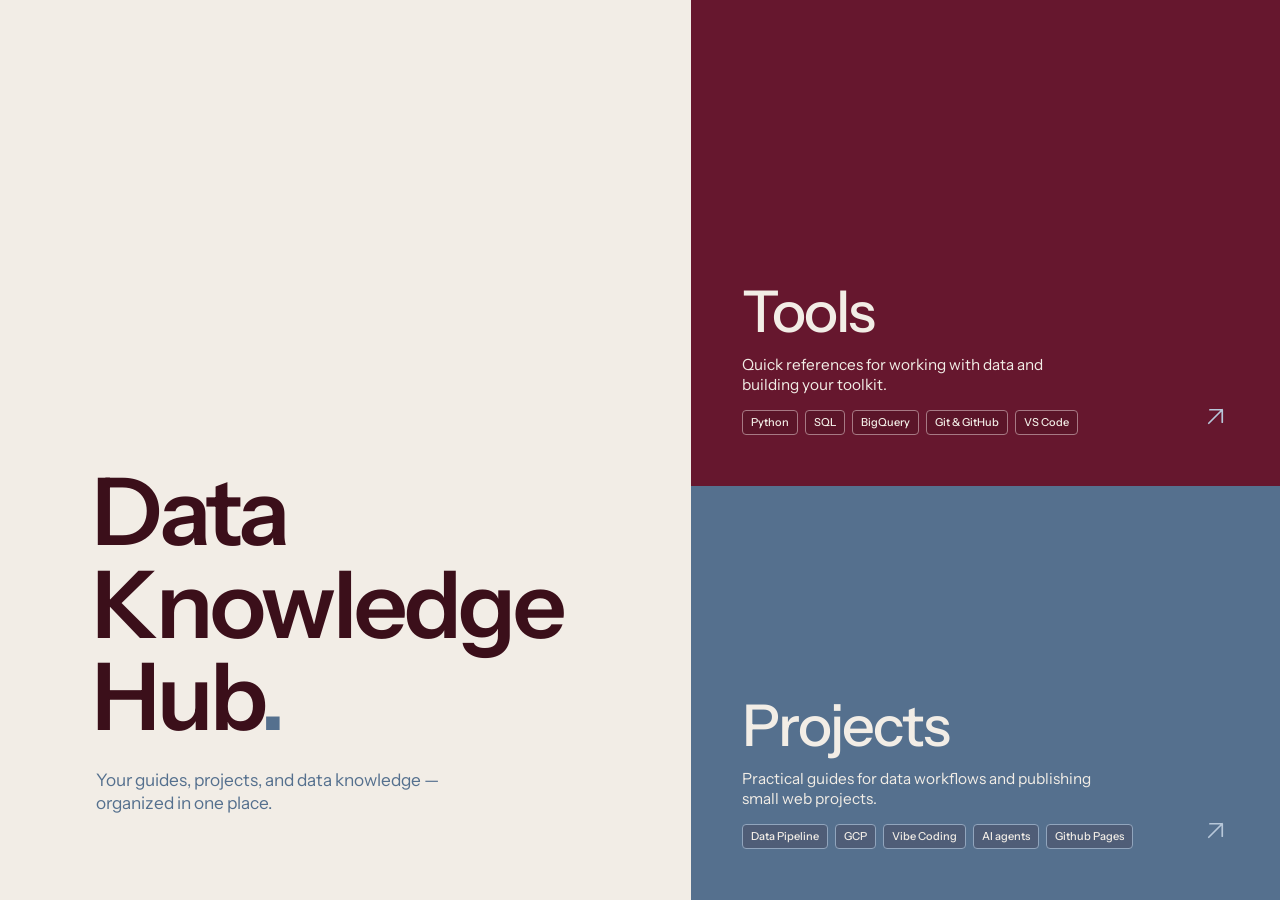
==== commit 5a1eeaed: "Home Page Design Completed" ====
--- a/index.html
+++ b/index.html
@@ -19,7 +19,9 @@
         <div class="gateway-path-copy">
           <span class="gateway-path-title">Tools</span>
           <p class="gateway-path-description">Quick references for working with data and building your toolkit.</p>
-          <p class="gateway-path-tools">Python · SQL · Git &amp; GitHub · VS Code</p>
+          <ul class="gateway-path-tools" aria-label="Tools covered">
+            <li>Python</li><li>SQL</li><li>BigQuery</li><li>Git &amp; GitHub</li><li>VS Code</li>
+          </ul>
         </div>
         <svg aria-hidden="true" viewBox="0 0 24 24"><path d="M6 18 18 6M7 6h11v11"/></svg>
       </a>
@@ -27,7 +29,9 @@
         <div class="gateway-path-copy">
           <span class="gateway-path-title">Projects</span>
           <p class="gateway-path-description">Practical guides for data workflows and publishing small web projects.</p>
-          <p class="gateway-path-tools">Python · SQL · Git · GitHub Pages</p>
+          <ul class="gateway-path-tools" aria-label="Tools used in these projects">
+            <li>Data Pipeline</li><li>GCP</li><li>Vibe Coding</li><li>AI agents</li><li>Github Pages</li>
+          </ul>
         </div>
         <svg aria-hidden="true" viewBox="0 0 24 24"><path d="M6 18 18 6M7 6h11v11"/></svg>
       </a>
--- a/assets/css/styles.css
+++ b/assets/css/styles.css
@@ -263,7 +263,7 @@
 .gateway-intro h1 { margin: 0; color: #3b0f1a; font: 600 clamp(54px, 7.3vw, 96px)/.99 'Instrument Sans', sans-serif; letter-spacing: -.035em; }
 .gateway-intro h1 span { display: block; }
 .gateway-intro h1 i { color: #55708e; font-style: normal; }
-.gateway-intro p { max-width: 34ch; margin: 25px 0 0 4px; color: #55708e; font: 400 clamp(16px, 1.35vw, 19px)/1.55 'Instrument Sans', sans-serif; }
+.gateway-intro p { max-width: 34ch; margin: 25px 0 0 4px; color: #55708e; font: 400 clamp(16px, 1.35vw, 19px)/1.35 'Instrument Sans', sans-serif; }
 .gateway-paths { display: grid; min-width: 0; min-height: 100%; grid-template-rows: 1.08fr .92fr; }
 .gateway-path { display: grid; min-height: 0; grid-template-columns: minmax(0, 1fr) auto; align-items: end; gap: 18px; padding: clamp(26px, 4vw, 58px); color: #f2ede6; text-decoration: none; transition: filter .2s ease; }
 .gateway-tools { background: #66172e; }
@@ -272,8 +272,10 @@
 .gateway-path-copy { min-width: 0; }
 .gateway-path-title { display: block; font: 500 clamp(30px, 4.5vw, 60px)/1 'Instrument Sans', sans-serif; letter-spacing: -.035em; transition: transform .28s cubic-bezier(.2,.8,.2,1); }
 .gateway-path:hover .gateway-path-title { transform: translateX(4px); }
-.gateway-path-description { max-width: 35ch; margin: 16px 0 0; color: #f2ede6; font: 400 clamp(14px, 1.2vw, 16px)/1.5 'Instrument Sans', sans-serif; }
-.gateway-path-tools { margin: 16px 0 0; color: #f2ede6; font: 500 12px/1.6 'Instrument Sans', sans-serif; letter-spacing: .01em; }
+.gateway-path-description { max-width: 35ch; margin: 14px 0 0; color: #f2ede6; font: 400 clamp(14px, 1.2vw, 16px)/1.35 'Instrument Sans', sans-serif; }
+.gateway-path-tools { display: flex; flex-wrap: wrap; gap: 7px; margin: 14px 0 0; padding: 0; list-style: none; }
+.gateway-path-tools li { padding: 4px 8px; border: 1px solid #a77984; border-radius: 4px; background: #3b0f1a45; color: #f2ede6; font: 500 11px/1.35 'Instrument Sans', sans-serif; }
+.gateway-projects .gateway-path-tools li { border-color: #91a5bd; background: #3b0f1a33; }
 .gateway-path svg { width: 27px; height: 27px; flex: none; margin-bottom: 5px; fill: none; stroke: #b7c7d9; stroke-linecap: round; stroke-linejoin: round; stroke-width: 1.5; transition: transform .28s cubic-bezier(.2,.8,.2,1); }
 .gateway-path:hover svg { transform: translate(3px, -3px); }
 .gateway-path:focus-visible { z-index: 1; outline: 3px solid #b7c7d9; outline-offset: -7px; }
@@ -283,17 +285,18 @@
   .gateway-intro h1 { font-size: clamp(50px, 7vw, 60px); }
 }
 @media (max-width: 700px) {
-  .gateway-layout { grid-template-columns: 1fr; grid-template-rows: minmax(390px, 1.12fr) minmax(220px, .82fr) minmax(200px, .72fr); }
+  .gateway-layout { grid-template-columns: 1fr; grid-template-rows: minmax(390px, 1.12fr) minmax(220px, .82fr) minmax(250px, .9fr); }
   .gateway-intro { padding: 36px 28px 40px; }
   .gateway-intro h1 { font-size: clamp(51px, 12vw, 76px); }
-  .gateway-intro p { max-width: 33ch; margin-top: 19px; font-size: 16px; }
+  .gateway-intro p { max-width: 33ch; margin-top: 19px; font-size: 16px; line-height: 1.35; }
   .gateway-path { padding: 25px 28px; }
   .gateway-path-title { font-size: 38px; }
-  .gateway-path-description { max-width: 39ch; margin-top: 12px; font-size: 14px; }
-  .gateway-path-tools { margin-top: 11px; font-size: 11px; }
+  .gateway-path-description { max-width: 39ch; margin-top: 12px; font-size: 14px; line-height: 1.35; }
+  .gateway-path-tools { gap: 6px; margin-top: 11px; }
+  .gateway-path-tools li { padding: 4px 7px; font-size: 10px; }
 }
 @media (max-width: 390px) {
-  .gateway-layout { grid-template-rows: minmax(360px, 1.12fr) minmax(210px, .82fr) minmax(190px, .72fr); }
+  .gateway-layout { grid-template-rows: minmax(360px, 1.12fr) minmax(210px, .82fr) minmax(240px, .9fr); }
   .gateway-intro { padding-right: 22px; padding-left: 22px; }
   .gateway-intro h1 { font-size: clamp(48px, 12vw, 56px); }
   .gateway-path { padding-right: 22px; padding-left: 22px; }
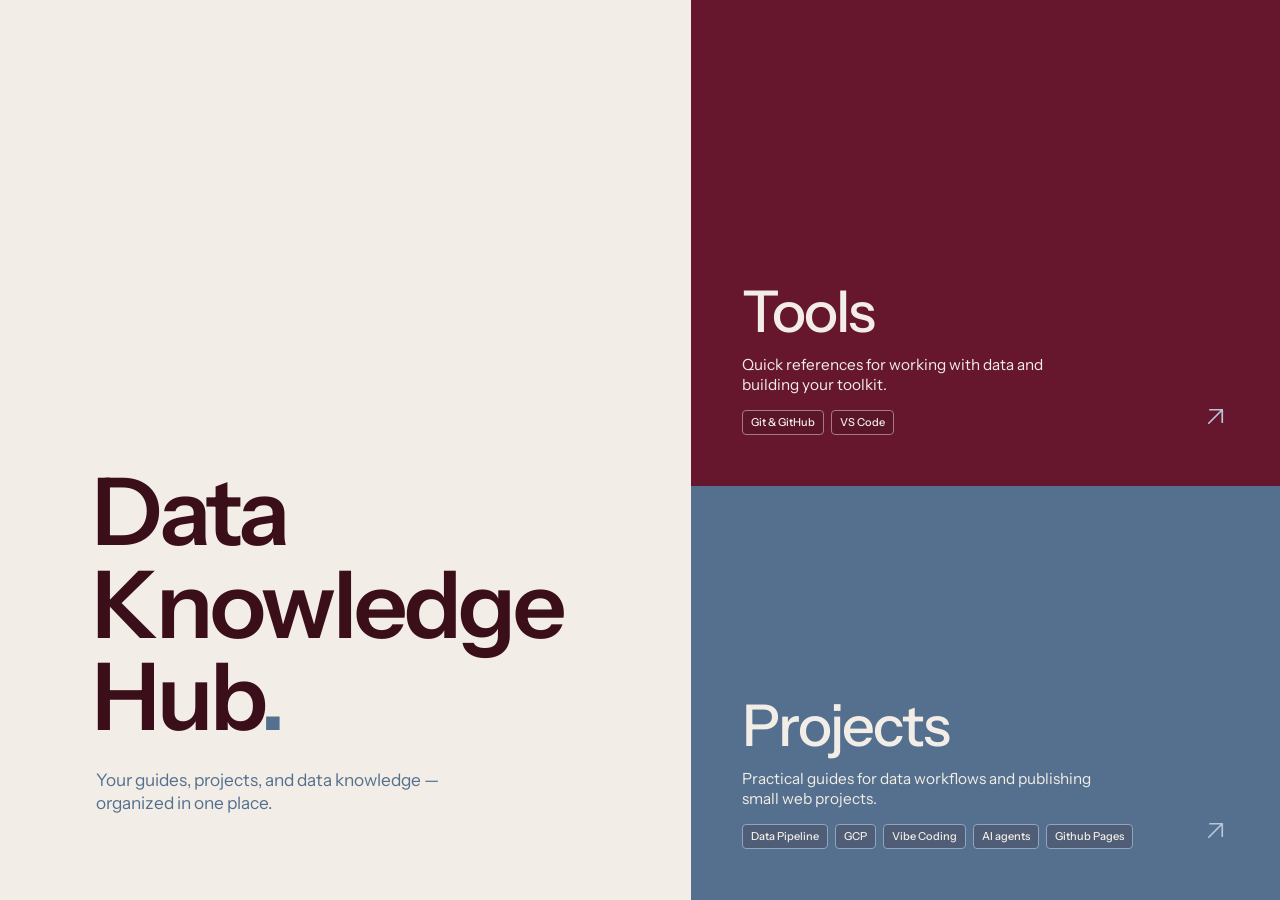
==== commit 7342abdb: "VS Code + Git Documentation done" ====
--- a/index.html
+++ b/index.html
@@ -20,7 +20,7 @@
           <span class="gateway-path-title">Tools</span>
           <p class="gateway-path-description">Quick references for working with data and building your toolkit.</p>
           <ul class="gateway-path-tools" aria-label="Tools covered">
-            <li>Python</li><li>SQL</li><li>BigQuery</li><li>Git &amp; GitHub</li><li>VS Code</li>
+            <li>Git &amp; GitHub</li><li>VS Code</li>
           </ul>
         </div>
         <svg aria-hidden="true" viewBox="0 0 24 24"><path d="M6 18 18 6M7 6h11v11"/></svg>
--- a/assets/css/styles.css
+++ b/assets/css/styles.css
@@ -146,41 +146,70 @@
 .visually-hidden { position: absolute; width: 1px; height: 1px; overflow: hidden; clip: rect(0,0,0,0); white-space: nowrap; }
 
 /* Collection pages */
-.collection-page .topbar { margin-bottom: 0; }
-.collection-hero { position: relative; min-height: 228px; overflow: hidden; margin: 22px 0 34px; padding: 37px 29px 28px; border-radius: 14px; }
-.tools-hero { background: #66172e; }.projects-hero { background: #55708e; }
-.collection-hero h1 { margin: 13px 0 8px; color: #f2ede6; font: 800 40px/1.12 var(--display); letter-spacing: -1.2px; }
-.collection-hero .eyebrow { color: #d9e2eb; }
-.collection-hero .eyebrow-line { background: #b7c7d9; }
-.collection-hero p { max-width: 48ch; margin: 0; color: #f2e5e2; font-size: 13px; line-height: 1.7; }
-.projects-hero p { color: #f2ede6; }
-.collection-total { position: absolute; right: 31px; bottom: 25px; display: flex; align-items: baseline; gap: 9px; color: #ead9d8; font: 9px var(--mono); letter-spacing: .6px; }
-.projects-hero .collection-total { color: #f2ede6; }
-.collection-total strong { color: #f2ede6; font: 800 29px var(--display); letter-spacing: -1px; }
-.collection-controls { display: flex; align-items: end; justify-content: space-between; gap: 22px; margin-bottom: 16px; }
-.collection-controls h2 { margin: 4px 0 0; color: #303148; font: 700 19px var(--display); letter-spacing: -.45px; }
-.collection-filters { display: flex; flex-wrap: wrap; justify-content: flex-end; gap: 4px; }
-.collection-filters .filter-chip { border-color: #e2dcdd; background: var(--paper); color: #55566b; }
-.collection-filters .filter-chip.selected { border-color: #e2c9ce; background: #f2e5e7; color: var(--red-dark); }
-.collection-grid { display: grid; grid-template-columns: repeat(2, minmax(0, 1fr)); gap: 15px; }
-.library-card { display: flex; min-height: 234px; flex-direction: column; overflow: hidden; padding: 18px 19px 0; border: 1px solid var(--line); border-radius: var(--radius); background: var(--paper); }
+.collection-page { max-width: none; margin: 0; padding: 0; }
+.collection-hero { display: grid; min-height: clamp(360px, 48vw, 520px); grid-template-columns: 1.08fr .92fr; margin: 0; padding: 0; }
+.collection-intro { display: flex; flex-direction: column; justify-content: flex-end; padding: clamp(42px, 7.2vw, 112px); padding-bottom: clamp(54px, 9.5vh, 110px); background: #f2ede6; }
+body[data-collection="projects"] .collection-hero { min-height: 276px; grid-template-columns: 1fr; }
+body[data-collection="projects"] .collection-intro { min-height: 0; justify-content: flex-start; padding: clamp(30px, 4vw, 50px) clamp(24px, 7.2vw, 112px) 24px; }
+body[data-collection="projects"] .collection-content { padding-top: clamp(16px, 2vw, 26px); }
+body[data-collection="tools"] .collection-hero { min-height: 276px; grid-template-columns: 1fr; }
+body[data-collection="tools"] .collection-intro { min-height: 0; justify-content: flex-start; padding: clamp(30px, 4vw, 50px) clamp(24px, 7.2vw, 112px) 24px; }
+body[data-collection="tools"] .collection-content { padding-top: clamp(16px, 2vw, 26px); }
+.collection-intro h1 { margin: 0; color: #3b0f1a; font: 600 clamp(56px, 7.3vw, 96px)/.99 'Instrument Sans', sans-serif; letter-spacing: -.035em; }
+.collection-intro h1 i { color: #55708e; font-style: normal; }
+.collection-intro p { max-width: 34ch; margin: 22px 0 0 4px; color: #55708e; font: 400 clamp(16px, 1.35vw, 19px)/1.35 'Instrument Sans', sans-serif; }
+body[data-collection="projects"] .collection-intro h1 i { color: #9a5267; }
+body[data-collection="projects"] .collection-intro p { color: #9a5267; }
+.collection-next { display: flex; align-items: flex-end; justify-content: space-between; gap: 18px; padding: clamp(30px, 4.5vw, 64px); color: #f2ede6; font: 500 clamp(34px, 4.5vw, 60px)/1 'Instrument Sans', sans-serif; letter-spacing: -.035em; text-decoration: none; transition: filter .2s ease; }
+.tools-next { background: #66172e; }.projects-next { background: #55708e; }
+.collection-next:hover { filter: brightness(1.08); }
+.collection-next span { transition: transform .28s cubic-bezier(.2,.8,.2,1); }
+.collection-next:hover span { transform: translateX(4px); }
+.collection-next svg { width: 27px; height: 27px; flex: none; margin-bottom: 5px; fill: none; stroke: #b7c7d9; stroke-linecap: round; stroke-linejoin: round; stroke-width: 1.5; transition: transform .28s cubic-bezier(.2,.8,.2,1); }
+.collection-next:hover svg { transform: translate(3px, -3px); }
+.collection-next:focus-visible { outline-offset: -7px; }
+.collection-content { width: min(1320px, 100%); margin: 0 auto; padding: clamp(38px, 5vw, 68px) clamp(20px, 4.5vw, 64px) 0; }
+.collection-controls { display: flex; align-items: end; justify-content: space-between; gap: 22px; margin-bottom: 22px; }
+.collection-controls h2 { margin: 0; color: #3b0f1a; font: 600 clamp(25px, 3vw, 34px)/1.1 'Instrument Sans', sans-serif; letter-spacing: -.025em; }
+.collection-filters { position: relative; display: flex; flex-wrap: wrap; align-items: center; justify-content: flex-end; gap: 12px; overflow: visible; }
+.collection-filters .filter-chip { display: grid; width: 56px; min-height: 46px; place-items: center; padding: 0; border: 1px solid #e7cbd1; border-radius: 12px; background: #f8f5ef; color: #3b0f1a; font-size: 14px; }
+.collection-filters .filter-chip.selected { border-color: #e7cbd1; background: #f2e0e4; color: #3b0f1a; }
+.filter-dropdown { position: relative; }
+.filter-dropdown-toggle { display: flex; width: 190px; min-height: 46px; align-items: center; justify-content: space-between; gap: 14px; padding: 0 13px; border: 1px solid #d9cfc8; border-radius: 12px; background: #f8f5ef; color: #3b0f1a; font: 500 14px 'Instrument Sans', sans-serif; cursor: pointer; }
+.filter-dropdown-toggle:hover, .filter-dropdown-toggle[aria-expanded="true"] { border-color: #b8a3a4; background: #fffaf5; }
+.filter-dropdown-toggle svg { width: 18px; height: 18px; flex: none; fill: none; stroke: currentColor; stroke-linecap: round; stroke-linejoin: round; stroke-width: 1.8; transition: transform .18s ease; }
+.filter-dropdown-toggle[aria-expanded="true"] svg { transform: rotate(180deg); }
+.filter-dropdown-menu { position: absolute; z-index: 10; top: calc(100% + 8px); right: 0; width: min(300px, calc(100vw - 40px)); max-height: 300px; overflow-y: auto; padding: 7px; border: 1px solid #ded3cc; border-radius: 12px; background: #f8f5ef; box-shadow: 0 12px 28px #3b0f1a20; }
+.filter-dropdown-menu[hidden] { display: none; }
+.filter-option { display: flex; min-height: 44px; align-items: center; gap: 10px; padding: 7px 9px; border-radius: 7px; color: #3b0f1a; font: 400 14px/1.35 'Instrument Sans', sans-serif; cursor: pointer; }
+.filter-option:hover { background: #eee5e1; }
+.filter-option input { width: 16px; height: 16px; margin: 0; accent-color: #66172e; }
+.collection-grid { display: grid; grid-auto-rows: 1fr; grid-template-columns: repeat(2, minmax(0, 1fr)); gap: 16px; }
+.library-card { display: flex; min-height: 180px; flex-direction: column; overflow: hidden; padding: 18px 19px 0; border: 1px solid var(--line); border-radius: var(--radius); background: #f8f5ef; color: inherit; text-decoration: none; cursor: pointer; transition: transform .2s ease, border-color .2s ease; }
+.library-card:hover { transform: translateY(-2px); border-color: #b7a5a5; }
+.library-card:focus-visible { outline: 3px solid #55708e; outline-offset: 3px; }
 .library-card-top { display: flex; align-items: center; justify-content: space-between; }
-.library-card-icon { display: grid; width: 36px; height: 36px; place-items: center; border-radius: 9px; background: #f1e6e8; color: var(--red-dark); font: 15px var(--mono); }
-.projects-library-card .library-card-icon { background: #e3eee7; color: #4f765e; }
-.difficulty { padding: 5px 9px; border: 1px solid #e6dfe0; border-radius: 20px; color: #66677b; font: 9px var(--mono); }
-.library-card-type { margin-top: 14px; color: #5e5e7d; font: 9px var(--mono); letter-spacing: .6px; text-transform: uppercase; }
-.projects-library-card .library-card-type { color: #4e7059; }
-.library-card h3 { margin: 5px 0; color: #303148; font: 700 17px var(--display); letter-spacing: -.35px; }
-.library-card p { max-width: 58ch; margin: 0; color: #626376; font-size: 12px; line-height: 1.65; }
+.library-card-icon { display: grid; width: 36px; height: 36px; place-items: center; border-radius: 9px; background: #f0dfe1; color: #66172e; font: 15px var(--mono); }
+.projects-library-card .library-card-icon { background: #dce4eb; color: #3b0f1a; }
+.difficulty { padding: 5px 9px; border: 1px solid #d8cfc8; border-radius: 20px; color: #55708e; font: 9px var(--mono); }
+.library-card-type { margin-top: 14px; color: #55708e; font: 9px var(--mono); letter-spacing: .6px; text-transform: uppercase; }
+.projects-library-card .library-card-type { color: #66172e; }
+.library-card h3 { margin: 16px 0 5px; color: #3b0f1a; font: 700 18px 'Instrument Sans', sans-serif; letter-spacing: -.02em; }
+.library-card p { max-width: 58ch; margin: 0; color: #4f5861; font-size: 13px; line-height: 1.55; }
 .library-card-tags { display: flex; flex-wrap: wrap; gap: 6px; margin: 12px 0 14px; }
-.library-card-tags span { padding: 5px 7px; border-radius: 4px; background: #f1eeed; color: #5d5d70; font: 9px var(--mono); }
-.projects-library-card .library-card-tags span { background: #eaf1ec; color: #4e7059; }
-.library-card-bottom { display: flex; min-height: 40px; align-items: center; justify-content: space-between; gap: 10px; margin-top: auto; border-top: 1px solid #eee9e8; color: #696a7c; font: 8px var(--mono); letter-spacing: .4px; }
-.library-card-bottom a { color: var(--red-dark); font: 600 10px var(--sans); letter-spacing: 0; text-decoration: none; }
-.library-card-bottom a:hover { text-decoration: underline; }
-.projects-library-card .library-card-bottom a { color: #456b52; }
+.library-card-tags span { padding: 5px 7px; border-radius: 4px; background: #eee9e4; color: #3b0f1a; font: 9px var(--mono); }
+.projects-library-card .library-card-tags span { background: #e4e9ef; color: #3b0f1a; }
+.library-card-bottom { display: flex; min-height: 36px; align-items: center; justify-content: flex-end; gap: 10px; margin-top: auto; border-top: 1px solid #e3dcd5; color: #55708e; font: 9px var(--mono); letter-spacing: .35px; }
+.library-card-action { color: #66172e; font: 600 11px 'Instrument Sans', sans-serif; letter-spacing: 0; }
+.projects-library-card .library-card-action { color: #3b0f1a; }
 .library-card-bottom b { padding-left: 3px; font-weight: 600; }
-.collection-empty { grid-column: 1 / -1; padding: 35px; border: 1px solid var(--line); border-radius: var(--radius); background: var(--paper); color: var(--muted); font-size: 12px; text-align: center; }
+.collection-empty { grid-column: 1 / -1; padding: 35px; border: 1px solid var(--line); border-radius: var(--radius); background: #f8f5ef; color: #55708e; font-size: 14px; text-align: center; }
+.collection-footer { display: flex; justify-content: space-between; gap: 20px; margin-top: 54px; padding: 19px 0 30px; border-top: 1px solid #d9d1c9; }
+.collection-footer a { color: #55708e; font: 500 12px 'Instrument Sans', sans-serif; text-decoration: none; }
+.collection-footer a:hover { color: #66172e; text-decoration: underline; }
+@media (min-width: 1500px) {
+  .collection-grid { grid-template-columns: repeat(3, minmax(0, 1fr)); }
+}
 
 @media (max-width: 1050px) {
   .main-content { padding: 0 32px; }
@@ -207,8 +236,9 @@
   .quote-card { align-self: end; }
   .feature-card { padding-right: 16px; padding-left: 16px; }
   .feature-foot { right: 16px; left: 16px; }
-  .collection-hero { min-height: 210px; padding: 30px 23px; }
-  .collection-total { right: 23px; bottom: 21px; }
+  .collection-hero { min-height: 0; grid-template-columns: 1fr .9fr; padding: 0; }
+  .collection-intro { min-height: 320px; padding: 42px 34px; }
+  .collection-next { padding: 30px; }
   .collection-controls { align-items: start; flex-direction: column; gap: 12px; }
   .collection-filters { justify-content: flex-start; }
   .collection-grid { grid-template-columns: repeat(2, minmax(0, 1fr)); }
@@ -241,16 +271,23 @@
   .quote-card { margin-top: 10px; }
   .footer { gap: 12px; font-size: 7px; }
   .footer a { font-size: 9px; white-space: nowrap; }
-  .collection-hero { min-height: 190px; margin: 15px 0 27px; padding: 24px 17px; }
-  .collection-hero h1 { font-size: 34px; }
-  .collection-hero p { max-width: 34ch; font-size: 12px; }
-  .collection-total { right: 17px; bottom: 14px; gap: 5px; }
-  .collection-total strong { font-size: 23px; }
-  .collection-total span { font-size: 7px; }
-  .collection-controls h2 { font-size: 17px; }
-  .collection-filters { max-width: 100%; flex-wrap: nowrap; overflow-x: auto; }
+  .collection-hero { min-height: 0; grid-template-columns: 1fr; margin: 0; padding: 0; }
+  .collection-intro { min-height: 310px; padding: 36px 24px 42px; }
+  .collection-intro h1 { font-size: clamp(54px, 13vw, 72px); }
+  .collection-intro p { max-width: 34ch; font-size: 16px; }
+  .collection-next { min-height: 150px; padding: 25px 24px; font-size: 38px; }
+  .collection-content { padding: 35px 18px 0; }
+  .collection-controls { align-items: stretch; }
+  .collection-controls h2 { font-size: 26px; }
+  .collection-filters { width: 100%; max-width: 100%; flex-wrap: wrap; justify-content: flex-start; gap: 10px; overflow: visible; }
+  .filter-dropdown-toggle { width: min(190px, calc(100vw - 108px)); min-width: 0; font-size: 13px; }
   .collection-grid { grid-template-columns: 1fr; gap: 11px; }
-  .library-card { min-height: 220px; padding: 15px 16px 0; }
+  .library-card { min-height: 180px; padding: 15px 16px 0; }
+  .collection-filters .filter-chip, .filter-dropdown-toggle { min-height: 46px; }
+}
+@media (pointer: coarse) {
+  .collection-filters .filter-chip, .filter-dropdown-toggle { min-height: 46px; }
+  .filter-option { min-height: 44px; }
 }
 @media (prefers-reduced-motion: reduce) {
   *, *::before, *::after { scroll-behavior: auto !important; transition: none !important; }
@@ -301,3 +338,97 @@
   .gateway-intro h1 { font-size: clamp(48px, 12vw, 56px); }
   .gateway-path { padding-right: 22px; padding-left: 22px; }
 }
+
+/* Tool guide */
+.guide-page { min-height: 100vh; background: #f2ede6; color: #3b0f1a; font-family: 'Instrument Sans', sans-serif; }
+.guide-hero { padding: clamp(30px, 5vw, 64px) clamp(22px, 7vw, 96px) 34px; background: #f2ede6; }
+.guide-back { display: inline-block; margin-bottom: 27px; color: #55708e; font: 500 12px var(--mono); text-decoration: none; }
+.guide-back:hover { color: #66172e; text-decoration: underline; }
+.guide-hero h1 { max-width: 900px; margin: 0; color: #3b0f1a; font: 600 clamp(42px, 7vw, 82px)/1 'Instrument Sans', sans-serif; letter-spacing: -.035em; }
+.guide-hero h1 i { color: #55708e; font-style: normal; }
+.guide-hero > p { max-width: 62ch; margin: 18px 0 0 3px; color: #55708e; font-size: clamp(16px, 1.4vw, 19px); line-height: 1.4; }
+.guide-content { width: 100%; margin: 0; padding: 0 clamp(22px, 7vw, 96px); }
+.guide-main { min-width: 0; }
+.guide-tabs { position: sticky; top: 0; z-index: 4; display: flex; gap: 10px; padding: 17px 0 20px; border-top: 1px solid #d9d1c9; border-bottom: 1px solid #d9d1c9; background: #f2ede6; }
+.guide-tab { display: flex; min-height: 44px; align-items: center; gap: 10px; padding: 0 14px; border: 1px solid #d9d1c9; border-radius: 10px; color: #3b0f1a; font-size: 14px; text-decoration: none; }
+.guide-tabs button { font-family: 'Instrument Sans', sans-serif; cursor: pointer; }
+.guide-tab span { color: #55708e; font: 10px var(--mono); }
+.guide-tab-active { border-color: #e7cbd1; background: #f2e0e4; }
+.guide-section { padding: 42px 0 48px; border-bottom: 1px solid #d9d1c9; }
+.guide-section[hidden] { display: none; }
+.guide-section-heading { margin-bottom: 28px; }
+.guide-section-heading > span { color: #55708e; font: 500 10px var(--mono); letter-spacing: .08em; }
+.guide-section-heading h2 { margin: 8px 0 5px; color: #3b0f1a; font: 600 clamp(34px, 4vw, 48px)/1.1 'Instrument Sans', sans-serif; letter-spacing: -.03em; }
+.guide-section-heading p { max-width: 62ch; margin: 0; color: #55708e; font-size: 15px; line-height: 1.5; }
+.guide-section-heading .guide-course { margin-top: 10px; color: #66172e; font-size: 13px; }
+.guide-panel-layout { display: grid; grid-template-columns: minmax(190px, 245px) minmax(0, 1fr); align-items: start; gap: clamp(24px, 4vw, 58px); }
+.guide-panel-content { min-width: 0; }
+.guide-index { position: sticky; top: 78px; max-height: calc(100vh - 96px); overflow-y: auto; align-self: start; margin-top: 20px; padding: 18px 15px; border: 1px solid #d9d1c9; border-radius: 14px; background: #f8f5ef; }
+.guide-index h2 { margin: 0 0 13px; color: #55708e; font: 600 14px/1.35 'Instrument Sans', sans-serif; }
+.guide-index-list, .guide-index-list ul { margin: 0; padding: 0; list-style: none; }
+.guide-index-group { margin: 0; padding: 0; list-style: none; }
+.guide-index a { display: block; padding: 5px 7px; border-radius: 6px; color: #3b0f1a; font: 500 12px/1.4 'Instrument Sans', sans-serif; text-decoration: none; }
+.guide-index .guide-index-item a { color: #55708e; font-size: 11px; font-weight: 400; }
+.guide-index .guide-index-item.h4 a { padding-left: 17px; }
+.guide-index a:hover { background: #f2e0e4; color: #3b0f1a; }
+.guide-index-loading { margin: 0; color: #55708e; font-size: 12px; }
+.guide-markdown { max-width: none; color: #3f4851; font: 400 15px/1.65 'Instrument Sans', sans-serif; }
+.guide-markdown > p, .guide-markdown > ul, .guide-markdown > ol, .guide-markdown > blockquote { max-width: 78ch; }
+.guide-markdown > :first-child { margin-top: 0; }
+.guide-markdown h2 { margin: 42px 0 12px; padding-bottom: 8px; border-bottom: 1px solid #d9d1c9; color: #3b0f1a; font: 600 28px/1.18 'Instrument Sans', sans-serif; letter-spacing: -.02em; scroll-margin-top: 105px; }
+.guide-markdown h3 { margin: 42px 0 12px; padding-bottom: 8px; border-bottom: 1px solid #d9d1c9; color: #3b0f1a; font: 600 24px/1.2 'Instrument Sans', sans-serif; letter-spacing: -.02em; }
+.guide-markdown h4 { margin: 24px 0 9px; color: #66172e; font: 600 17px/1.3 'Instrument Sans', sans-serif; }
+.guide-markdown h3, .guide-markdown h4, .guide-section-heading h2 { scroll-margin-top: 105px; }
+.guide-markdown p { margin: 0 0 16px; }
+.guide-markdown strong { color: #3b0f1a; font-weight: 600; }
+.guide-markdown a { color: #55708e; }
+.guide-markdown ul, .guide-markdown ol { margin: 0 0 18px; padding-left: 23px; }
+.guide-markdown li { margin: 4px 0; padding-left: 2px; }
+.guide-markdown .guide-task { display: flex; align-items: baseline; gap: 9px; padding-left: 0; list-style: none; }
+.guide-markdown .guide-task input { flex: none; accent-color: #66172e; }
+.guide-markdown blockquote { margin: 16px 0; padding: 12px 16px; border-radius: 8px; background: #e7e1dc; color: #3b0f1a; }
+.guide-markdown code { padding: .12em .32em; border-radius: 4px; background: #e7e1dc; color: #66172e; font: 13px/1.5 var(--mono); overflow-wrap: anywhere; }
+.guide-markdown pre { overflow-x: auto; margin: 15px 0 19px; padding: 16px 18px; border-radius: 10px; background: #3b0f1a; color: #f2ede6; font: 13px/1.65 var(--mono); tab-size: 2; }
+.guide-markdown pre code { padding: 0; border-radius: 0; background: transparent; color: inherit; font: inherit; overflow-wrap: normal; }
+.guide-flowchart { margin: 20px 0 24px; overflow: hidden; border: 1px solid #d9d1c9; border-radius: 12px; background: #f8f5ef; }
+.guide-flowchart-scroll { overflow: hidden; padding: 18px 16px 8px; }
+.guide-flowchart svg { display: block; width: 100%; height: auto; }
+.flowchart-node { fill: #fffaf4; stroke: #d9d1c9; stroke-width: 1.5; }
+.flowchart-decision { fill: #f2e0e4; stroke: #d9b8c1; stroke-width: 1.5; }
+.flowchart-label { fill: #3b0f1a; font: 600 13px 'Instrument Sans', sans-serif; }
+.flowchart-edge { fill: none; stroke: #55708e; stroke-width: 2; }
+.flowchart-edge-return { stroke-dasharray: 5 4; }
+.flowchart-arrow { fill: #55708e; }
+.flowchart-edge-label { fill: #55708e; font: 600 11px 'Instrument Sans', sans-serif; }
+.guide-flowchart figcaption { padding: 0 18px 12px; color: #55708e; font: 11px/1.4 var(--mono); }
+.guide-table-wrap { overflow-x: auto; margin: 14px 0 20px; border: 1px solid #d9d1c9; border-radius: 9px; background: #f8f5ef; }
+.guide-markdown table { width: 100%; border-collapse: collapse; font-size: 13px; }
+.guide-markdown th, .guide-markdown td { min-width: 120px; padding: 10px 12px; border-bottom: 1px solid #e5ddd6; text-align: left; vertical-align: top; }
+.guide-markdown th { color: #3b0f1a; font-weight: 600; }
+.guide-markdown tr:last-child td { border-bottom: 0; }
+.guide-markdown hr { margin: 26px 0; border: 0; border-top: 1px solid #d9d1c9; }
+.guide-loading, .guide-error { color: #55708e; }
+.guide-error { padding: 16px; border-radius: 8px; background: #f2e0e4; }
+.github-pending { display: flex; align-items: center; gap: 15px; padding: 18px 20px; border-radius: 11px; background: #dce4eb; color: #3b0f1a; }
+.github-pending > span { display: grid; width: 35px; height: 35px; flex: none; place-items: center; border-radius: 9px; background: #55708e; color: #f2ede6; font-size: 19px; }
+.github-pending p { margin: 0; color: #3b0f1a; font-size: 14px; line-height: 1.45; }
+.guide-footer { margin-top: 0; }
+@media (max-width: 900px) {
+  .guide-panel-layout { grid-template-columns: minmax(0, 1fr); gap: 24px; }
+  .guide-index { position: static; max-height: 230px; margin: 0; }
+}
+@media (max-width: 600px) {
+  .guide-hero { padding: 25px 20px 27px; }
+  .guide-back { margin-bottom: 22px; }
+  .guide-content { padding: 0 20px; }
+  .guide-index { padding: 15px 12px; }
+  .guide-tabs { gap: 7px; }
+  .guide-tab { min-height: 42px; gap: 6px; padding: 0 10px; font-size: 13px; }
+  .guide-tab span { font-size: 9px; }
+  .guide-section { padding: 32px 0 36px; }
+  .guide-section-heading { margin-bottom: 22px; }
+  .guide-markdown { font-size: 14px; }
+  .guide-markdown h3 { margin-top: 34px; font-size: 21px; }
+  .guide-markdown h4 { font-size: 16px; }
+  .guide-markdown pre { padding: 14px; font-size: 12px; }
+}
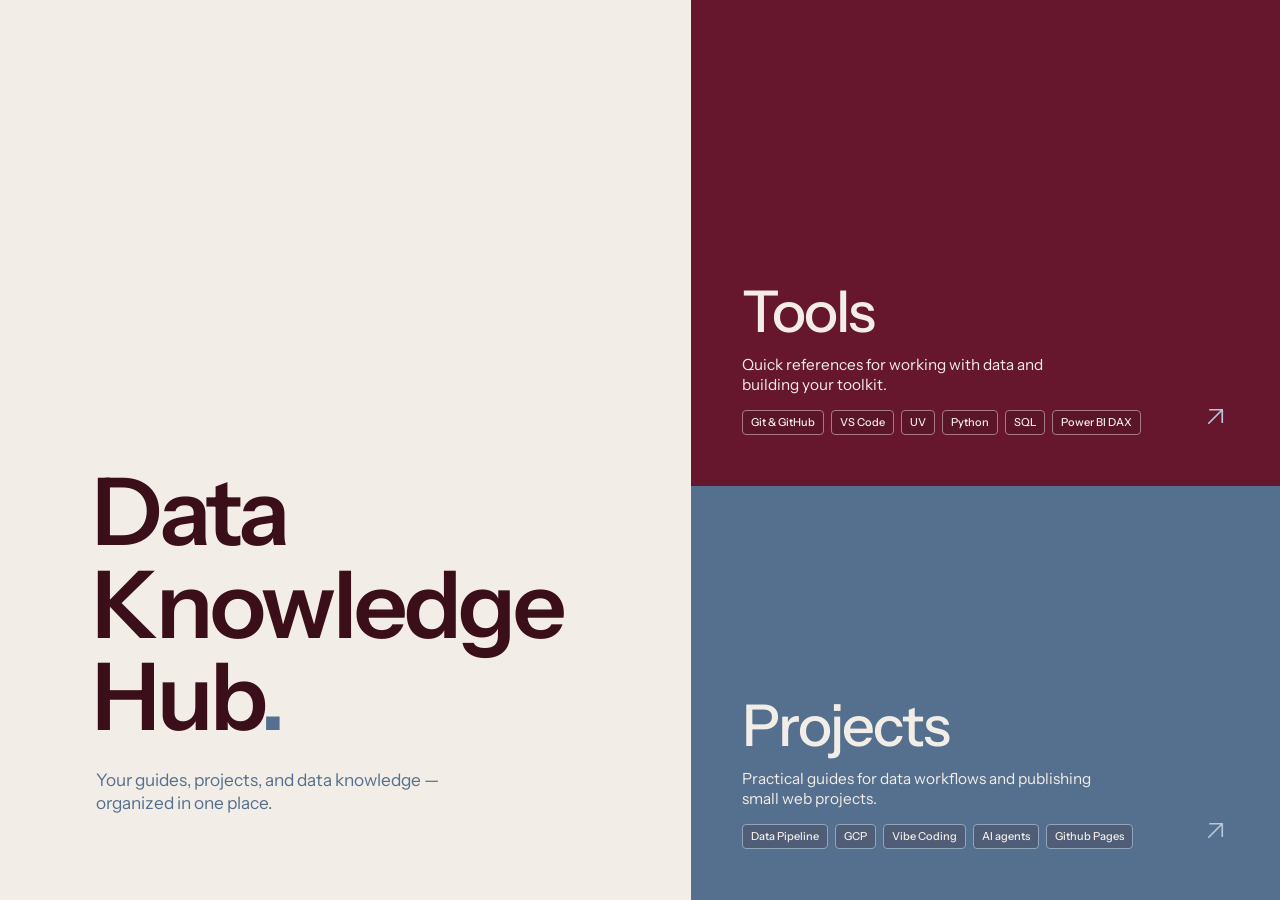
==== commit c119e1ad: "Index tools error fixed" ====
--- a/index.html
+++ b/index.html
@@ -20,7 +20,7 @@
           <span class="gateway-path-title">Tools</span>
           <p class="gateway-path-description">Quick references for working with data and building your toolkit.</p>
           <ul class="gateway-path-tools" aria-label="Tools covered">
-            <li>Git &amp; GitHub</li><li>VS Code</li>
+            <li>Git &amp; GitHub</li><li>VS Code</li><li>UV</li><li>Python</li><li>SQL</li><li>Power BI DAX</li>
           </ul>
         </div>
         <svg aria-hidden="true" viewBox="0 0 24 24"><path d="M6 18 18 6M7 6h11v11"/></svg>
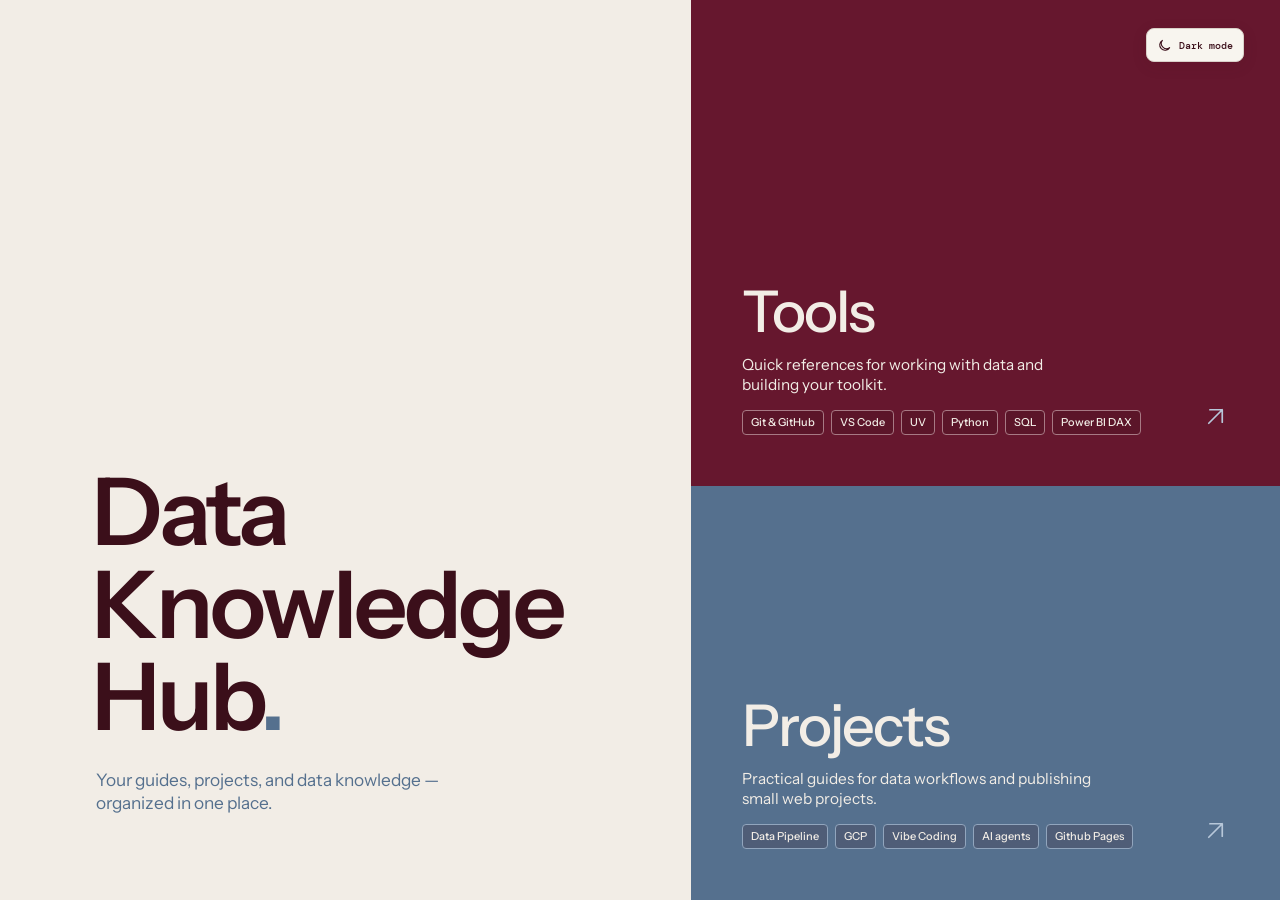
==== commit c75a38f5: "Dark mode" ====
--- a/index.html
+++ b/index.html
@@ -6,6 +6,7 @@
   <meta name="theme-color" content="#f2ede6">
   <meta name="description" content="Your guides, projects, and data knowledge — organized in one place.">
   <title>Data Knowledge Hub</title>
+  <script src="assets/js/theme.js"></script>
   <link rel="stylesheet" href="assets/css/styles.css">
 </head>
 <body class="home-gateway">
--- a/assets/css/styles.css
+++ b/assets/css/styles.css
@@ -168,7 +168,11 @@
 .collection-next svg { width: 27px; height: 27px; flex: none; margin-bottom: 5px; fill: none; stroke: #b7c7d9; stroke-linecap: round; stroke-linejoin: round; stroke-width: 1.5; transition: transform .28s cubic-bezier(.2,.8,.2,1); }
 .collection-next:hover svg { transform: translate(3px, -3px); }
 .collection-next:focus-visible { outline-offset: -7px; }
-.collection-content { width: min(1320px, 100%); margin: 0 auto; padding: clamp(38px, 5vw, 68px) clamp(20px, 4.5vw, 64px) 0; }
+.collection-content { width: min(1320px, 100%); margin: 0 auto; padding: clamp(38px, 5vw, 68px) clamp(20px, 4.5vw, 64px) clamp(56px, 7vw, 88px); }
+.collection-switcher { display: flex; align-items: center; justify-content: space-between; gap: 12px; margin: 44px 0 clamp(28px, 3.5vw, 42px); }
+.collection-switcher a { display: inline-block; padding: 6px 0; color: #55708e; font: 500 12px var(--mono); text-decoration: none; transition: color .18s ease; }
+.collection-switcher a:hover { color: #66172e; text-decoration: underline; text-underline-offset: 3px; }
+.collection-switcher a:focus-visible { outline: 2px solid #55708e; outline-offset: 3px; }
 .collection-controls { display: flex; align-items: end; justify-content: space-between; gap: 22px; margin-bottom: 22px; }
 .collection-controls h2 { margin: 0; color: #3b0f1a; font: 600 clamp(25px, 3vw, 34px)/1.1 'Instrument Sans', sans-serif; letter-spacing: -.025em; }
 .collection-filters { position: relative; display: flex; flex-wrap: wrap; align-items: center; justify-content: flex-end; gap: 12px; overflow: visible; }
@@ -184,7 +188,7 @@
 .filter-option { display: flex; min-height: 44px; align-items: center; gap: 10px; padding: 7px 9px; border-radius: 7px; color: #3b0f1a; font: 400 14px/1.35 'Instrument Sans', sans-serif; cursor: pointer; }
 .filter-option:hover { background: #eee5e1; }
 .filter-option input { width: 16px; height: 16px; margin: 0; accent-color: #66172e; }
-.collection-grid { display: grid; grid-auto-rows: 1fr; grid-template-columns: repeat(2, minmax(0, 1fr)); gap: 16px; }
+.collection-grid { display: grid; grid-auto-rows: 1fr; grid-template-columns: repeat(auto-fit, minmax(min(100%, 320px), 1fr)); gap: 16px; }
 .library-card { display: flex; min-height: 180px; flex-direction: column; overflow: hidden; padding: 18px 19px 0; border: 1px solid var(--line); border-radius: var(--radius); background: #f8f5ef; color: inherit; text-decoration: none; cursor: pointer; transition: transform .2s ease, border-color .2s ease; }
 .library-card:hover { transform: translateY(-2px); border-color: #b7a5a5; }
 .library-card:focus-visible { outline: 3px solid #55708e; outline-offset: 3px; }
@@ -207,10 +211,6 @@
 .collection-footer { display: flex; justify-content: space-between; gap: 20px; margin-top: 54px; padding: 19px 0 30px; border-top: 1px solid #d9d1c9; }
 .collection-footer a { color: #55708e; font: 500 12px 'Instrument Sans', sans-serif; text-decoration: none; }
 .collection-footer a:hover { color: #66172e; text-decoration: underline; }
-@media (min-width: 1500px) {
-  .collection-grid { grid-template-columns: repeat(3, minmax(0, 1fr)); }
-}
-
 @media (max-width: 1050px) {
   .main-content { padding: 0 32px; }
   .sidebar { width: 224px; }
@@ -241,7 +241,6 @@
   .collection-next { padding: 30px; }
   .collection-controls { align-items: start; flex-direction: column; gap: 12px; }
   .collection-filters { justify-content: flex-start; }
-  .collection-grid { grid-template-columns: repeat(2, minmax(0, 1fr)); }
 }
 @media (max-width: 540px) {
   .main-content { padding: 0 16px; }
@@ -276,12 +275,12 @@
   .collection-intro h1 { font-size: clamp(54px, 13vw, 72px); }
   .collection-intro p { max-width: 34ch; font-size: 16px; }
   .collection-next { min-height: 150px; padding: 25px 24px; font-size: 38px; }
-  .collection-content { padding: 35px 18px 0; }
+  .collection-content { padding: 35px 18px clamp(52px, 10vw, 72px); }
   .collection-controls { align-items: stretch; }
   .collection-controls h2 { font-size: 26px; }
   .collection-filters { width: 100%; max-width: 100%; flex-wrap: wrap; justify-content: flex-start; gap: 10px; overflow: visible; }
   .filter-dropdown-toggle { width: min(190px, calc(100vw - 108px)); min-width: 0; font-size: 13px; }
-  .collection-grid { grid-template-columns: 1fr; gap: 11px; }
+  .collection-grid { gap: 11px; }
   .library-card { min-height: 180px; padding: 15px 16px 0; }
   .collection-filters .filter-chip, .filter-dropdown-toggle { min-height: 46px; }
 }
@@ -292,6 +291,148 @@
 @media (prefers-reduced-motion: reduce) {
   *, *::before, *::after { scroll-behavior: auto !important; transition: none !important; }
 }
+
+/* Theme switch */
+.theme-toggle { display: inline-flex; min-height: 34px; flex: none; align-items: center; justify-content: center; gap: 7px; padding: 0 10px; border: 1px solid var(--line); border-radius: 8px; background: var(--paper); color: var(--ink); font: 500 10px var(--mono); cursor: pointer; transition: background .18s ease, border-color .18s ease, color .18s ease; }
+.theme-toggle:hover { border-color: #b7a5a5; }
+.theme-toggle svg { width: 15px; height: 15px; fill: none; stroke: currentColor; stroke-linecap: round; stroke-linejoin: round; stroke-width: 1.7; }
+.theme-toggle:focus-visible { outline: 3px solid #b45c6b; outline-offset: 3px; }
+.theme-toggle-floating { position: absolute; top: clamp(16px, 3vw, 28px); right: clamp(16px, 3vw, 36px); z-index: 20; box-shadow: 0 4px 16px #3b0f1a18; }
+@media (max-width: 540px) {
+  .collection-switcher { flex-wrap: wrap; column-gap: 18px; row-gap: 4px; }
+}
+
+/* Dark theme: preserve the warm burgundy and blue identity with lighter text. */
+:root[data-theme="dark"] {
+  color-scheme: dark;
+  --ink: #f2e9e7;
+  --muted: #b7c7d9;
+  --soft: #b7c7d9;
+  --line: #51434a;
+  --paper: #241e22;
+  --canvas: #181417;
+  --navy: #f2e9e7;
+  --red: #e3a0b0;
+  --red-dark: #e3a0b0;
+  --pink: #21191e;
+  --mint: #b7c7d9;
+  --lavender: #b7c7d9;
+  scrollbar-color: #66545c #181417;
+}
+:root[data-theme="dark"] body,
+:root[data-theme="dark"] .home-gateway,
+:root[data-theme="dark"] .guide-page { background: #181417; color: #f2e9e7; }
+:root[data-theme="dark"] ::selection { background: #71384a; color: #fff7f3; }
+:root[data-theme="dark"] a:focus-visible,
+:root[data-theme="dark"] button:focus-visible,
+:root[data-theme="dark"] input:focus-visible { outline-color: #e3a0b0; }
+
+/* Landing page */
+:root[data-theme="dark"] .gateway-intro h1,
+:root[data-theme="dark"] .collection-intro h1,
+:root[data-theme="dark"] .guide-hero h1 { color: #f2e9e7; }
+:root[data-theme="dark"] .gateway-intro h1 i,
+:root[data-theme="dark"] .collection-intro h1 i,
+:root[data-theme="dark"] .guide-hero h1 i { color: #b7c7d9; }
+:root[data-theme="dark"] .gateway-intro p,
+:root[data-theme="dark"] .collection-intro p,
+:root[data-theme="dark"] .guide-hero > p { color: #b7c7d9; }
+:root[data-theme="dark"] .gateway-tools { background: #511b2b; }
+:root[data-theme="dark"] .gateway-projects { background: #30465c; }
+:root[data-theme="dark"] .gateway-path-tools li { border-color: #986878; background: #321820; color: #fff5f2; }
+:root[data-theme="dark"] .gateway-projects .gateway-path-tools li { border-color: #91a9c1; background: #1f3143; }
+:root[data-theme="dark"] .gateway-path svg { stroke: #d2dfeb; }
+
+/* Collection pages */
+:root[data-theme="dark"] .collection-intro { background: #181417; }
+:root[data-theme="dark"] body[data-collection="projects"] .collection-intro h1 i,
+:root[data-theme="dark"] body[data-collection="projects"] .collection-intro p { color: #e3a0b0; }
+:root[data-theme="dark"] .collection-switcher a,
+:root[data-theme="dark"] .collection-footer a { color: #b7c7d9; }
+:root[data-theme="dark"] .collection-switcher a:hover,
+:root[data-theme="dark"] .collection-footer a:hover { color: #f0b4c1; }
+:root[data-theme="dark"] .collection-controls h2 { color: #f2e9e7; }
+:root[data-theme="dark"] .collection-filters .filter-chip { border-color: #51434a; background: #241e22; color: #f2e9e7; }
+:root[data-theme="dark"] .collection-filters .filter-chip.selected { border-color: #814457; background: #512536; color: #fff4f3; }
+:root[data-theme="dark"] .filter-dropdown-toggle,
+:root[data-theme="dark"] .filter-dropdown-menu { border-color: #51434a; background: #241e22; color: #f2e9e7; }
+:root[data-theme="dark"] .filter-dropdown-toggle:hover,
+:root[data-theme="dark"] .filter-dropdown-toggle[aria-expanded="true"] { border-color: #8e6874; background: #30252a; }
+:root[data-theme="dark"] .filter-option { color: #f2e9e7; }
+:root[data-theme="dark"] .filter-option:hover { background: #3a2b31; }
+:root[data-theme="dark"] .filter-option input { accent-color: #e3a0b0; }
+:root[data-theme="dark"] .library-card,
+:root[data-theme="dark"] .collection-empty { border-color: #51434a; background: #241e22; color: #f2e9e7; }
+:root[data-theme="dark"] .library-card:hover { border-color: #966b78; }
+:root[data-theme="dark"] .library-card-icon { background: #4a2632; color: #f0b4c1; }
+:root[data-theme="dark"] .projects-library-card .library-card-icon { background: #2c4054; color: #d5e1ed; }
+:root[data-theme="dark"] .library-card-type,
+:root[data-theme="dark"] .difficulty,
+:root[data-theme="dark"] .collection-empty { color: #b7c7d9; }
+:root[data-theme="dark"] .projects-library-card .library-card-type { color: #e3a0b0; }
+:root[data-theme="dark"] .library-card h3 { color: #f2e9e7; }
+:root[data-theme="dark"] .library-card p { color: #d4c9cc; }
+:root[data-theme="dark"] .library-card-bottom { border-color: #51434a; color: #b7c7d9; }
+:root[data-theme="dark"] .library-card-action,
+:root[data-theme="dark"] .projects-library-card .library-card-action { color: #f0b4c1; }
+:root[data-theme="dark"] .collection-footer { border-color: #51434a; }
+
+/* Guide pages and rendered Markdown */
+:root[data-theme="dark"] .guide-hero,
+:root[data-theme="dark"] .guide-tabs { background: #181417; }
+:root[data-theme="dark"] .guide-back,
+:root[data-theme="dark"] .guide-section-heading > span,
+:root[data-theme="dark"] .guide-section-heading p,
+:root[data-theme="dark"] .guide-section-heading .guide-course { color: #b7c7d9; }
+:root[data-theme="dark"] .guide-section-heading h2,
+:root[data-theme="dark"] .guide-markdown h1,
+:root[data-theme="dark"] .guide-markdown h2,
+:root[data-theme="dark"] .guide-markdown h3,
+:root[data-theme="dark"] .guide-markdown h4 { color: #f2e9e7; }
+:root[data-theme="dark"] .guide-back:hover { color: #f0b4c1; }
+:root[data-theme="dark"] .guide-tabs,
+:root[data-theme="dark"] .guide-section { border-color: #51434a; }
+:root[data-theme="dark"] .guide-tab { border-color: #51434a; background: #241e22; color: #f2e9e7; }
+:root[data-theme="dark"] .guide-tab span { color: #b7c7d9; }
+:root[data-theme="dark"] .guide-tab-active { border-color: #814457; background: #512536; color: #fff4f3; }
+:root[data-theme="dark"] .guide-index-hover,
+:root[data-theme="dark"] .guide-index:focus-within { border-color: #51434a; background: #241e22; box-shadow: 0 12px 28px #0008; }
+:root[data-theme="dark"] .guide-index a,
+:root[data-theme="dark"] .guide-index .guide-index-item a { color: #e8dfe0; }
+:root[data-theme="dark"] .guide-index a:hover { color: #f0b4c1; }
+:root[data-theme="dark"] .guide-index-hover a[aria-current="location"],
+:root[data-theme="dark"] .guide-index:focus-within a[aria-current="location"] { background: #512536; color: #fff4f3; }
+:root[data-theme="dark"] .guide-index:not(.guide-index-hover):not(:focus-within) a { background: #82747a; }
+:root[data-theme="dark"] .guide-index:not(.guide-index-hover):not(:focus-within) a[aria-current="location"] { background: #f0b4c1; }
+:root[data-theme="dark"] .guide-index-loading { color: #b7c7d9; }
+:root[data-theme="dark"] .guide-markdown { color: #ded4d6; }
+:root[data-theme="dark"] .guide-markdown h2,
+:root[data-theme="dark"] .guide-markdown h3 { border-color: #51434a; color: #f2e9e7; }
+:root[data-theme="dark"] .guide-markdown h4,
+:root[data-theme="dark"] .guide-markdown strong { color: #f0b4c1; }
+:root[data-theme="dark"] .guide-markdown a { color: #b7c7d9; }
+:root[data-theme="dark"] .guide-markdown blockquote { background: #30252a; color: #f2e9e7; }
+:root[data-theme="dark"] .guide-markdown code { background: #34262c; color: #f0b4c1; }
+:root[data-theme="dark"] .guide-markdown pre { background: #32141f; color: #fff4f3; }
+:root[data-theme="dark"] .guide-markdown pre code { background: transparent; color: inherit; }
+:root[data-theme="dark"] .guide-flowchart,
+:root[data-theme="dark"] .guide-table-wrap { border-color: #51434a; background: #241e22; }
+:root[data-theme="dark"] .flowchart-node { fill: #30272b; stroke: #75636a; }
+:root[data-theme="dark"] .flowchart-decision { fill: #512536; stroke: #a6667a; }
+:root[data-theme="dark"] .flowchart-label { fill: #f2e9e7; }
+:root[data-theme="dark"] .flowchart-edge,
+:root[data-theme="dark"] .flowchart-arrow { stroke: #b7c7d9; fill: #b7c7d9; }
+:root[data-theme="dark"] .flowchart-edge-label,
+:root[data-theme="dark"] .guide-flowchart figcaption { fill: #b7c7d9; color: #b7c7d9; }
+:root[data-theme="dark"] .guide-markdown th,
+:root[data-theme="dark"] .guide-markdown td { border-color: #51434a; }
+:root[data-theme="dark"] .guide-markdown th { color: #f2e9e7; }
+:root[data-theme="dark"] .guide-markdown hr { border-color: #51434a; }
+:root[data-theme="dark"] .guide-loading { color: #b7c7d9; }
+:root[data-theme="dark"] .guide-error { background: #3b2029; color: #f2e9e7; }
+:root[data-theme="dark"] .github-pending { background: #26384a; color: #f2e9e7; }
+:root[data-theme="dark"] .github-pending > span { background: #55708e; color: #fff; }
+:root[data-theme="dark"] .github-pending p { color: #f2e9e7; }
 
 /* Home gateway */
 .home-gateway { min-height: 100vh; min-height: 100svh; background: #f2ede6; color: #3b0f1a; font-family: 'Instrument Sans', sans-serif; }
@@ -361,16 +502,24 @@
 .guide-section-heading h2 { margin: 8px 0 5px; color: #3b0f1a; font: 600 clamp(34px, 4vw, 48px)/1.1 'Instrument Sans', sans-serif; letter-spacing: -.03em; }
 .guide-section-heading p { max-width: 62ch; margin: 0; color: #55708e; font-size: 15px; line-height: 1.5; }
 .guide-section-heading .guide-course { margin-top: 10px; color: #66172e; font-size: 13px; }
-.guide-panel-layout { display: grid; grid-template-columns: minmax(190px, 245px) minmax(0, 1fr); align-items: start; gap: clamp(24px, 4vw, 58px); }
+.guide-panel-layout { display: grid; grid-template-columns: minmax(0, 1fr); align-items: start; }
 .guide-panel-content { min-width: 0; }
-.guide-index { position: sticky; top: 78px; max-height: calc(100vh - 96px); overflow-y: auto; align-self: start; margin-top: 20px; padding: 18px 15px; border: 1px solid #d9d1c9; border-radius: 14px; background: #f8f5ef; }
-.guide-index h2 { margin: 0 0 13px; color: #55708e; font: 600 14px/1.35 'Instrument Sans', sans-serif; }
+.guide-index { position: fixed; top: 50%; left: 0; z-index: 8; box-sizing: border-box; width: 44px; max-width: min(270px, calc(100vw - 32px)); max-height: calc(100vh - 40px); overflow-x: hidden; overflow-y: auto; align-self: start; margin: 0; padding: 12px 6px; border: 1px solid transparent; border-left: 0; border-radius: 0 10px 10px 0; background: transparent; transform: translateY(-50%); transition: width .2s ease, padding .2s ease, box-shadow .2s ease, background .2s ease, border-color .2s ease; scrollbar-width: none; }
+.guide-index::-webkit-scrollbar { display: none; }
+.guide-index nav { overflow: visible; }
+.guide-index:not(.guide-index-hover):not(:focus-within) a { width: 18px; height: 2px; overflow: hidden; margin: 12px auto; padding: 0; border-radius: 3px; background: #d4d0cd; color: transparent; font-size: 0; line-height: 0; }
+.guide-index:not(.guide-index-hover):not(:focus-within) .guide-index-group > a { width: 24px; }
+.guide-index:not(.guide-index-hover):not(:focus-within) .guide-index-item.h4 a { width: 7px; }
+.guide-index:not(.guide-index-hover):not(:focus-within) a[aria-current="location"] { background: #3b0f1a; }
+.guide-index-hover, .guide-index:focus-within { width: 270px; padding: 16px 14px; border-color: #d9d1c9; border-left: 1px solid #d9d1c9; background: #f8f5ef; box-shadow: 0 12px 28px #3b0f1a24; scrollbar-width: thin; }
+.guide-index-hover nav, .guide-index:focus-within nav { max-height: none; overflow: visible; opacity: 1; }
 .guide-index-list, .guide-index-list ul { margin: 0; padding: 0; list-style: none; }
 .guide-index-group { margin: 0; padding: 0; list-style: none; }
 .guide-index a { display: block; padding: 5px 7px; border-radius: 6px; color: #3b0f1a; font: 500 12px/1.4 'Instrument Sans', sans-serif; text-decoration: none; }
-.guide-index .guide-index-item a { color: #55708e; font-size: 11px; font-weight: 400; }
+.guide-index .guide-index-item a { color: #3f4851; font-size: 11px; font-weight: 400; }
 .guide-index .guide-index-item.h4 a { padding-left: 17px; }
-.guide-index a:hover { background: #f2e0e4; color: #3b0f1a; }
+.guide-index a:hover { color: #66172e; text-decoration: underline; text-underline-offset: 3px; }
+.guide-index-hover a[aria-current="location"], .guide-index:focus-within a[aria-current="location"] { background: #f2e0e4; color: #3b0f1a; text-decoration: none; }
 .guide-index-loading { margin: 0; color: #55708e; font-size: 12px; }
 .guide-markdown { max-width: none; color: #3f4851; font: 400 15px/1.65 'Instrument Sans', sans-serif; }
 .guide-markdown > p, .guide-markdown > ul, .guide-markdown > ol, .guide-markdown > blockquote { max-width: 78ch; }
@@ -415,13 +564,17 @@
 .guide-footer { margin-top: 0; }
 @media (max-width: 900px) {
   .guide-panel-layout { grid-template-columns: minmax(0, 1fr); gap: 24px; }
-  .guide-index { position: static; max-height: 230px; margin: 0; }
+  .guide-hero, .guide-content { padding-left: max(52px, 7vw); }
 }
 @media (max-width: 600px) {
-  .guide-hero { padding: 25px 20px 27px; }
+  .guide-hero { padding: 25px 20px 27px 48px; }
   .guide-back { margin-bottom: 22px; }
-  .guide-content { padding: 0 20px; }
-  .guide-index { padding: 15px 12px; }
+  .guide-content { padding: 0 20px 0 48px; }
+  .guide-index { width: 36px; max-width: calc(100vw - 24px); padding: 10px 4px; }
+  .guide-index-hover, .guide-index:focus-within { width: min(270px, calc(100vw - 24px)); }
+  .guide-index:not(.guide-index-hover):not(:focus-within) a { width: 14px; }
+  .guide-index:not(.guide-index-hover):not(:focus-within) .guide-index-group > a { width: 18px; }
+  .guide-index:not(.guide-index-hover):not(:focus-within) .guide-index-item.h4 a { width: 6px; }
   .guide-tabs { gap: 7px; }
   .guide-tab { min-height: 42px; gap: 6px; padding: 0 10px; font-size: 13px; }
   .guide-tab span { font-size: 9px; }
